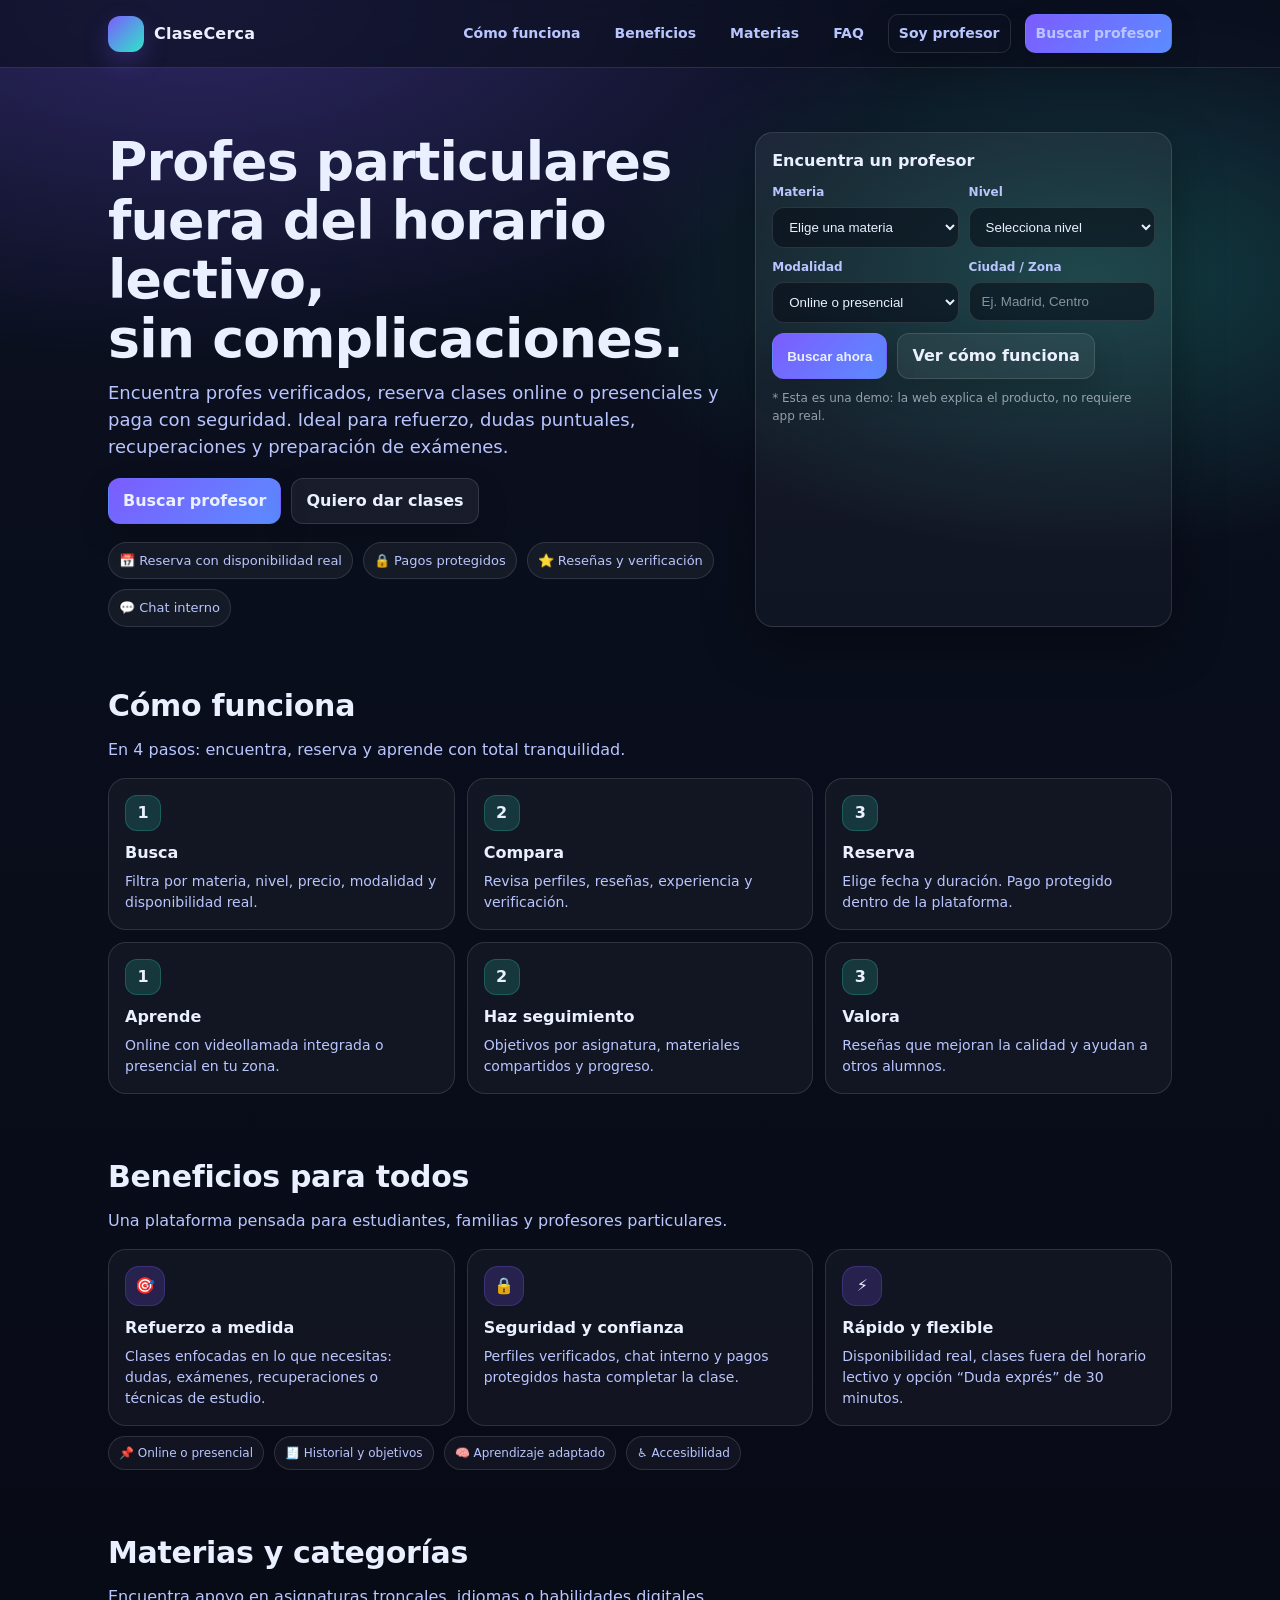
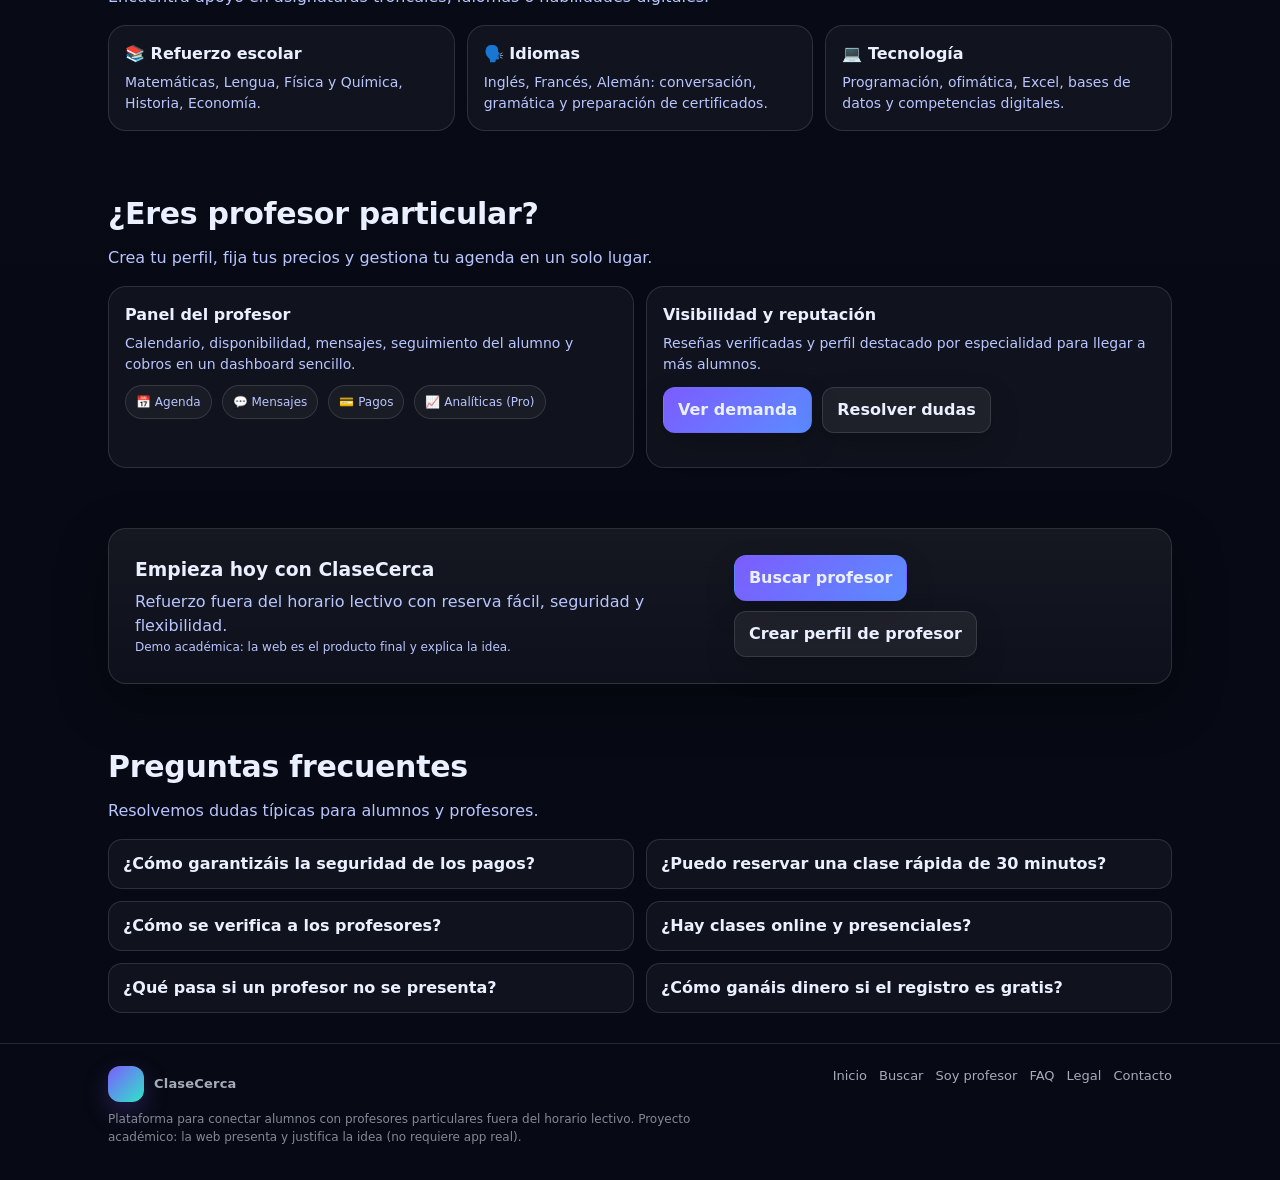
==== index.html @ f67c8286 "Primer commit" ====
<!DOCTYPE html>
<html lang="es">
<head>
  <meta charset="UTF-8" />
  <meta name="viewport" content="width=device-width, initial-scale=1.0" />
  <meta name="description" content="ClaseCerca conecta alumnos con profesores particulares fuera del horario lectivo. Reserva clases online o presenciales con pagos seguros y perfiles verificados." />
  <title>ClaseCerca | Profes particulares fuera del horario lectivo</title>
  <style>
    :root{
      --bg:#0b1020;
      --panel:#101a35;
      --card:#0f1730;
      --text:#eaf0ff;
      --muted:#b9c5ff;
      --line: rgba(255,255,255,.12);
      --accent:#7c5cff;
      --accent2:#2fe6c7;
      --shadow: 0 18px 50px rgba(0,0,0,.35);
      --radius: 18px;
      --max: 1100px;
    }
    *{box-sizing:border-box}
    body{
      margin:0;
      font-family: system-ui, -apple-system, Segoe UI, Roboto, Ubuntu, Cantarell, Arial, sans-serif;
      color:var(--text);
      background:
        radial-gradient(1200px 600px at 15% 0%, rgba(124,92,255,.30), transparent 60%),
        radial-gradient(900px 500px at 85% 10%, rgba(47,230,199,.22), transparent 55%),
        linear-gradient(180deg, var(--bg), #070a14 70%);
      line-height:1.5;
    }
    a{color:inherit; text-decoration:none}
    .container{max-width:var(--max); margin:0 auto; padding:0 18px}
    .nav{
      position:sticky; top:0; z-index:10;
      backdrop-filter: blur(10px);
      background: rgba(11,16,32,.65);
      border-bottom:1px solid var(--line);
    }
    .nav-inner{
      display:flex; align-items:center; justify-content:space-between;
      padding:14px 0;
      gap:12px;
    }
    .brand{
      display:flex; align-items:center; gap:10px;
      font-weight:800; letter-spacing:.2px;
    }
    .logo{
      width:36px; height:36px; border-radius:12px;
      background: linear-gradient(135deg, var(--accent), var(--accent2));
      box-shadow: 0 10px 25px rgba(124,92,255,.25);
    }
    .menu{display:flex; gap:14px; align-items:center; flex-wrap:wrap}
    .menu a{color:var(--muted); font-weight:600; font-size:14px; padding:8px 10px; border-radius:10px}
    .menu a:hover{background: rgba(255,255,255,.06); color:var(--text)}
    .btn{
      display:inline-flex; align-items:center; justify-content:center;
      padding:10px 14px; border-radius:12px;
      border:1px solid var(--line);
      background: rgba(255,255,255,.06);
      color:var(--text); font-weight:700;
      box-shadow: 0 12px 30px rgba(0,0,0,.18);
      transition: transform .15s ease, background .15s ease;
      cursor:pointer;
    }
    .btn:hover{transform: translateY(-1px); background: rgba(255,255,255,.10)}
    .btn.primary{
      border-color: transparent;
      background: linear-gradient(135deg, var(--accent), #5b8cff);
    }
    .btn.primary:hover{filter: brightness(1.05)}
    .btn.ghost{background: transparent}
    .hero{padding:64px 0 26px}
    .hero-grid{
      display:grid;
      grid-template-columns: 1.2fr .8fr;
      gap:22px;
      align-items:stretch;
    }
    h1{
      margin:0 0 10px;
      font-size: clamp(32px, 4.2vw, 54px);
      line-height:1.1;
      letter-spacing:-.8px;
    }
    .sub{
      color: var(--muted);
      font-size: clamp(15px, 1.6vw, 18px);
      margin: 0 0 18px;
      max-width: 60ch;
    }
    .hero-actions{display:flex; gap:10px; flex-wrap:wrap; margin: 14px 0 18px}
    .pill-row{display:flex; gap:10px; flex-wrap:wrap}
    .pill{
      border:1px solid var(--line);
      background: rgba(255,255,255,.05);
      padding:8px 10px;
      border-radius:999px;
      color:var(--muted);
      font-size:13px;
    }
    .panel{
      background: linear-gradient(180deg, rgba(255,255,255,.06), rgba(255,255,255,.03));
      border: 1px solid var(--line);
      border-radius: var(--radius);
      box-shadow: var(--shadow);
    }
    .search-box{padding:16px}
    .search-box h3{margin:0 0 10px; font-size:16px}
    .form-grid{
      display:grid;
      grid-template-columns: 1fr 1fr;
      gap:10px;
    }
    label{font-size:12px; color:var(--muted); display:block; margin-bottom:6px; font-weight:700}
    input, select{
      width:100%;
      padding:11px 12px;
      border-radius:12px;
      border:1px solid var(--line);
      background: rgba(7,10,20,.55);
      color: var(--text);
      outline:none;
    }
    input::placeholder{color: rgba(234,240,255,.55)}
    .form-actions{
      display:flex; gap:10px; margin-top:10px; flex-wrap:wrap
    }
    .hint{font-size:12px; color:rgba(234,240,255,.60); margin-top:10px}
    .section{padding:30px 0}
    .section h2{
      font-size: clamp(22px, 2.6vw, 30px);
      margin:0 0 10px;
      letter-spacing:-.3px;
    }
    .section p.lead{
      margin:0 0 16px;
      color:var(--muted);
      max-width: 75ch;
    }
    .grid-3{display:grid; grid-template-columns: repeat(3, 1fr); gap:12px}
    .card{
      padding:16px;
      border-radius: var(--radius);
      background: rgba(255,255,255,.04);
      border:1px solid var(--line);
    }
    .card h3{margin:0 0 6px; font-size:16px}
    .card p{margin:0; color:var(--muted); font-size:14px}
    .icon{
      width:40px; height:40px; border-radius:14px;
      display:grid; place-items:center;
      background: rgba(124,92,255,.20);
      border: 1px solid rgba(124,92,255,.25);
      margin-bottom:10px;
      font-weight:900;
    }
    .grid-2{display:grid; grid-template-columns: 1fr 1fr; gap:12px}
    .steps{counter-reset: step}
    .step::before{
      counter-increment: step;
      content: counter(step);
      width:34px; height:34px; border-radius:12px;
      display:grid; place-items:center;
      background: rgba(47,230,199,.16);
      border:1px solid rgba(47,230,199,.22);
      font-weight:900;
      margin-bottom:10px;
    }
    .badges{display:flex; gap:10px; flex-wrap:wrap; margin-top:10px}
    .badge{
      font-size:12px; color:var(--muted);
      border:1px solid var(--line);
      border-radius:999px;
      padding:7px 10px;
      background: rgba(255,255,255,.04);
    }
    details{
      border:1px solid var(--line);
      border-radius: 14px;
      background: rgba(255,255,255,.04);
      padding: 12px 14px;
    }
    summary{
      cursor:pointer;
      font-weight:800;
      color: var(--text);
      list-style:none;
    }
    summary::-webkit-details-marker{display:none}
    details p{color:var(--muted); margin:10px 0 0}
    .cta{
      padding:26px;
      display:flex;
      align-items:center;
      justify-content:space-between;
      gap:14px;
    }
    .cta h3{margin:0 0 6px}
    .cta p{margin:0; color:var(--muted)}
    footer{
      border-top:1px solid var(--line);
      padding:22px 0 34px;
      color: rgba(234,240,255,.70);
      font-size: 13px;
    }
    .footer-grid{
      display:grid;
      grid-template-columns: 1.2fr .8fr;
      gap:14px;
      align-items:start;
    }
    .links{display:flex; gap:12px; flex-wrap:wrap; justify-content:flex-end}
    .links a{color: rgba(234,240,255,.70)}
    .links a:hover{color: var(--text)}
    .small{font-size:12px; color:rgba(234,240,255,.55)}

    /* Responsive */
    @media (max-width: 880px){
      .hero-grid{grid-template-columns: 1fr; }
      .form-grid{grid-template-columns: 1fr}
      .grid-3{grid-template-columns: 1fr}
      .grid-2{grid-template-columns: 1fr}
      .footer-grid{grid-template-columns: 1fr}
      .links{justify-content:flex-start}
    }
  </style>
</head>
<body>

  <!-- NAV -->
  <div class="nav">
    <div class="container">
      <div class="nav-inner">
        <a class="brand" href="#inicio" aria-label="Ir al inicio">
          <span class="logo" aria-hidden="true"></span>
          <span>ClaseCerca</span>
        </a>
        <nav class="menu" aria-label="Navegación principal">
          <a href="#como-funciona">Cómo funciona</a>
          <a href="#beneficios">Beneficios</a>
          <a href="#materias">Materias</a>
          <a href="#faq">FAQ</a>
          <a class="btn ghost" href="#profes">Soy profesor</a>
          <a class="btn primary" href="#buscar">Buscar profesor</a>
        </nav>
      </div>
    </div>
  </div>

  <!-- HERO -->
  <header class="hero" id="inicio">
    <div class="container">
      <div class="hero-grid">
        <div>
          <h1>Profes particulares fuera del horario lectivo, <br/>sin complicaciones.</h1>
          <p class="sub">
            Encuentra profes verificados, reserva clases online o presenciales y paga con seguridad.
            Ideal para refuerzo, dudas puntuales, recuperaciones y preparación de exámenes.
          </p>

          <div class="hero-actions">
            <a class="btn primary" href="#buscar">Buscar profesor</a>
            <a class="btn" href="#profes">Quiero dar clases</a>
          </div>

          <div class="pill-row" aria-label="Características principales">
            <span class="pill">📅 Reserva con disponibilidad real</span>
            <span class="pill">🔒 Pagos protegidos</span>
            <span class="pill">⭐ Reseñas y verificación</span>
            <span class="pill">💬 Chat interno</span>
          </div>
        </div>

        <!-- Search panel -->
        <aside class="panel search-box" id="buscar">
          <h3>Encuentra un profesor</h3>
          <form onsubmit="event.preventDefault(); alert('Demo: aquí iría la búsqueda de profesores.');">
            <div class="form-grid">
              <div>
                <label for="materia">Materia</label>
                <select id="materia" name="materia" required>
                  <option value="" selected disabled>Elige una materia</option>
                  <option>Matemáticas</option>
                  <option>Inglés</option>
                  <option>Lengua</option>
                  <option>Física y Química</option>
                  <option>Programación</option>
                  <option>Economía</option>
                </select>
              </div>
              <div>
                <label for="nivel">Nivel</label>
                <select id="nivel" name="nivel" required>
                  <option value="" selected disabled>Selecciona nivel</option>
                  <option>Primaria</option>
                  <option>ESO</option>
                  <option>Bachillerato</option>
                  <option>FP</option>
                  <option>Universidad</option>
                  <option>Adultos</option>
                </select>
              </div>
              <div>
                <label for="modalidad">Modalidad</label>
                <select id="modalidad" name="modalidad" required>
                  <option value="" selected disabled>Online o presencial</option>
                  <option>Online</option>
                  <option>Presencial</option>
                  <option>Ambas</option>
                </select>
              </div>
              <div>
                <label for="ciudad">Ciudad / Zona</label>
                <input id="ciudad" name="ciudad" placeholder="Ej. Madrid, Centro" />
              </div>
            </div>

            <div class="form-actions">
              <button class="btn primary" type="submit">Buscar ahora</button>
              <a class="btn" href="#como-funciona">Ver cómo funciona</a>
            </div>
            <p class="hint">* Esta es una demo: la web explica el producto, no requiere app real.</p>
          </form>
        </aside>
      </div>
    </div>
  </header>

  <!-- HOW IT WORKS -->
  <section class="section" id="como-funciona">
    <div class="container">
      <h2>Cómo funciona</h2>
      <p class="lead">En 4 pasos: encuentra, reserva y aprende con total tranquilidad.</p>

      <div class="grid-3 steps">
        <div class="card step">
          <h3>Busca</h3>
          <p>Filtra por materia, nivel, precio, modalidad y disponibilidad real.</p>
        </div>
        <div class="card step">
          <h3>Compara</h3>
          <p>Revisa perfiles, reseñas, experiencia y verificación.</p>
        </div>
        <div class="card step">
          <h3>Reserva</h3>
          <p>Elige fecha y duración. Pago protegido dentro de la plataforma.</p>
        </div>
      </div>

      <div class="grid-3 steps" style="margin-top:12px;">
        <div class="card step">
          <h3>Aprende</h3>
          <p>Online con videollamada integrada o presencial en tu zona.</p>
        </div>
        <div class="card step">
          <h3>Haz seguimiento</h3>
          <p>Objetivos por asignatura, materiales compartidos y progreso.</p>
        </div>
        <div class="card step">
          <h3>Valora</h3>
          <p>Reseñas que mejoran la calidad y ayudan a otros alumnos.</p>
        </div>
      </div>
    </div>
  </section>

  <!-- BENEFITS -->
  <section class="section" id="beneficios">
    <div class="container">
      <h2>Beneficios para todos</h2>
      <p class="lead">Una plataforma pensada para estudiantes, familias y profesores particulares.</p>

      <div class="grid-3">
        <div class="card">
          <div class="icon">🎯</div>
          <h3>Refuerzo a medida</h3>
          <p>Clases enfocadas en lo que necesitas: dudas, exámenes, recuperaciones o técnicas de estudio.</p>
        </div>
        <div class="card">
          <div class="icon">🔒</div>
          <h3>Seguridad y confianza</h3>
          <p>Perfiles verificados, chat interno y pagos protegidos hasta completar la clase.</p>
        </div>
        <div class="card">
          <div class="icon">⚡</div>
          <h3>Rápido y flexible</h3>
          <p>Disponibilidad real, clases fuera del horario lectivo y opción “Duda exprés” de 30 minutos.</p>
        </div>
      </div>

      <div class="badges" aria-label="Características">
        <span class="badge">📌 Online o presencial</span>
        <span class="badge">🧾 Historial y objetivos</span>
        <span class="badge">🧠 Aprendizaje adaptado</span>
        <span class="badge">♿ Accesibilidad</span>
      </div>
    </div>
  </section>

  <!-- SUBJECTS -->
  <section class="section" id="materias">
    <div class="container">
      <h2>Materias y categorías</h2>
      <p class="lead">Encuentra apoyo en asignaturas troncales, idiomas o habilidades digitales.</p>

      <div class="grid-3">
        <div class="card">
          <h3>📚 Refuerzo escolar</h3>
          <p>Matemáticas, Lengua, Física y Química, Historia, Economía.</p>
        </div>
        <div class="card">
          <h3>🗣️ Idiomas</h3>
          <p>Inglés, Francés, Alemán: conversación, gramática y preparación de certificados.</p>
        </div>
        <div class="card">
          <h3>💻 Tecnología</h3>
          <p>Programación, ofimática, Excel, bases de datos y competencias digitales.</p>
        </div>
      </div>
    </div>
  </section>

  <!-- PROFESSORS -->
  <section class="section" id="profes">
    <div class="container">
      <h2>¿Eres profesor particular?</h2>
      <p class="lead">Crea tu perfil, fija tus precios y gestiona tu agenda en un solo lugar.</p>

      <div class="grid-2">
        <div class="card">
          <h3>Panel del profesor</h3>
          <p>Calendario, disponibilidad, mensajes, seguimiento del alumno y cobros en un dashboard sencillo.</p>
          <div class="badges">
            <span class="badge">📅 Agenda</span>
            <span class="badge">💬 Mensajes</span>
            <span class="badge">💳 Pagos</span>
            <span class="badge">📈 Analíticas (Pro)</span>
          </div>
        </div>
        <div class="card">
          <h3>Visibilidad y reputación</h3>
          <p>Reseñas verificadas y perfil destacado por especialidad para llegar a más alumnos.</p>
          <div class="hero-actions" style="margin-top:12px;">
            <a class="btn primary" href="#buscar" aria-label="Ir al buscador">Ver demanda</a>
            <a class="btn" href="#faq" aria-label="Ir a preguntas frecuentes">Resolver dudas</a>
          </div>
        </div>
      </div>
    </div>
  </section>

  <!-- CTA -->
  <section class="section">
    <div class="container">
      <div class="panel cta">
        <div>
          <h3>Empieza hoy con ClaseCerca</h3>
          <p>Refuerzo fuera del horario lectivo con reserva fácil, seguridad y flexibilidad.</p>
          <p class="small">Demo académica: la web es el producto final y explica la idea.</p>
        </div>
        <div class="hero-actions" style="margin:0;">
          <a class="btn primary" href="#buscar">Buscar profesor</a>
          <a class="btn" href="#profes">Crear perfil de profesor</a>
        </div>
      </div>
    </div>
  </section>

  <!-- FAQ -->
  <section class="section" id="faq">
    <div class="container">
      <h2>Preguntas frecuentes</h2>
      <p class="lead">Resolvemos dudas típicas para alumnos y profesores.</p>

      <div class="grid-2">
        <details>
          <summary>¿Cómo garantizáis la seguridad de los pagos?</summary>
          <p>El pago queda protegido y se libera al profesor cuando la clase se completa. En caso de incidencia, el soporte revisa la situación.</p>
        </details>

        <details>
          <summary>¿Puedo reservar una clase rápida de 30 minutos?</summary>
          <p>Sí. La opción “Duda exprés” sirve para resolver ejercicios concretos o repasar un tema de forma puntual.</p>
        </details>

        <details>
          <summary>¿Cómo se verifica a los profesores?</summary>
          <p>Verificación de identidad y revisión de información del perfil. Además, las reseñas de alumnos ayudan a mantener la calidad.</p>
        </details>

        <details>
          <summary>¿Hay clases online y presenciales?</summary>
          <p>Ambas. Online con videollamada integrada; presencial según zona y disponibilidad del profesor.</p>
        </details>

        <details>
          <summary>¿Qué pasa si un profesor no se presenta?</summary>
          <p>Se activa un protocolo de incidencia: reembolso o reprogramación prioritaria, según el caso.</p>
        </details>

        <details>
          <summary>¿Cómo ganáis dinero si el registro es gratis?</summary>
          <p>Con una pequeña comisión por clase reservada y, opcionalmente, planes Pro para profesores que quieren más visibilidad y herramientas.</p>
        </details>
      </div>
    </div>
  </section>

  <!-- FOOTER -->
  <footer>
    <div class="container">
      <div class="footer-grid">
        <div>
          <div class="brand" style="margin-bottom:8px;">
            <span class="logo" aria-hidden="true"></span>
            <span>ClaseCerca</span>
          </div>
          <div class="small">
            Plataforma para conectar alumnos con profesores particulares fuera del horario lectivo.
            Proyecto académico: la web presenta y justifica la idea (no requiere app real).
          </div>
        </div>
        <div class="links" aria-label="Enlaces del pie">
          <a href="#inicio">Inicio</a>
          <a href="#buscar">Buscar</a>
          <a href="#profes">Soy profesor</a>
          <a href="#faq">FAQ</a>
          <a href="#" onclick="alert('Demo: aquí irían Términos y Privacidad.'); return false;">Legal</a>
          <a href="#" onclick="alert('Demo: aquí iría un formulario de contacto.'); return false;">Contacto</a>
        </div>
      </div>
    </div>
  </footer>

</body>
</html>
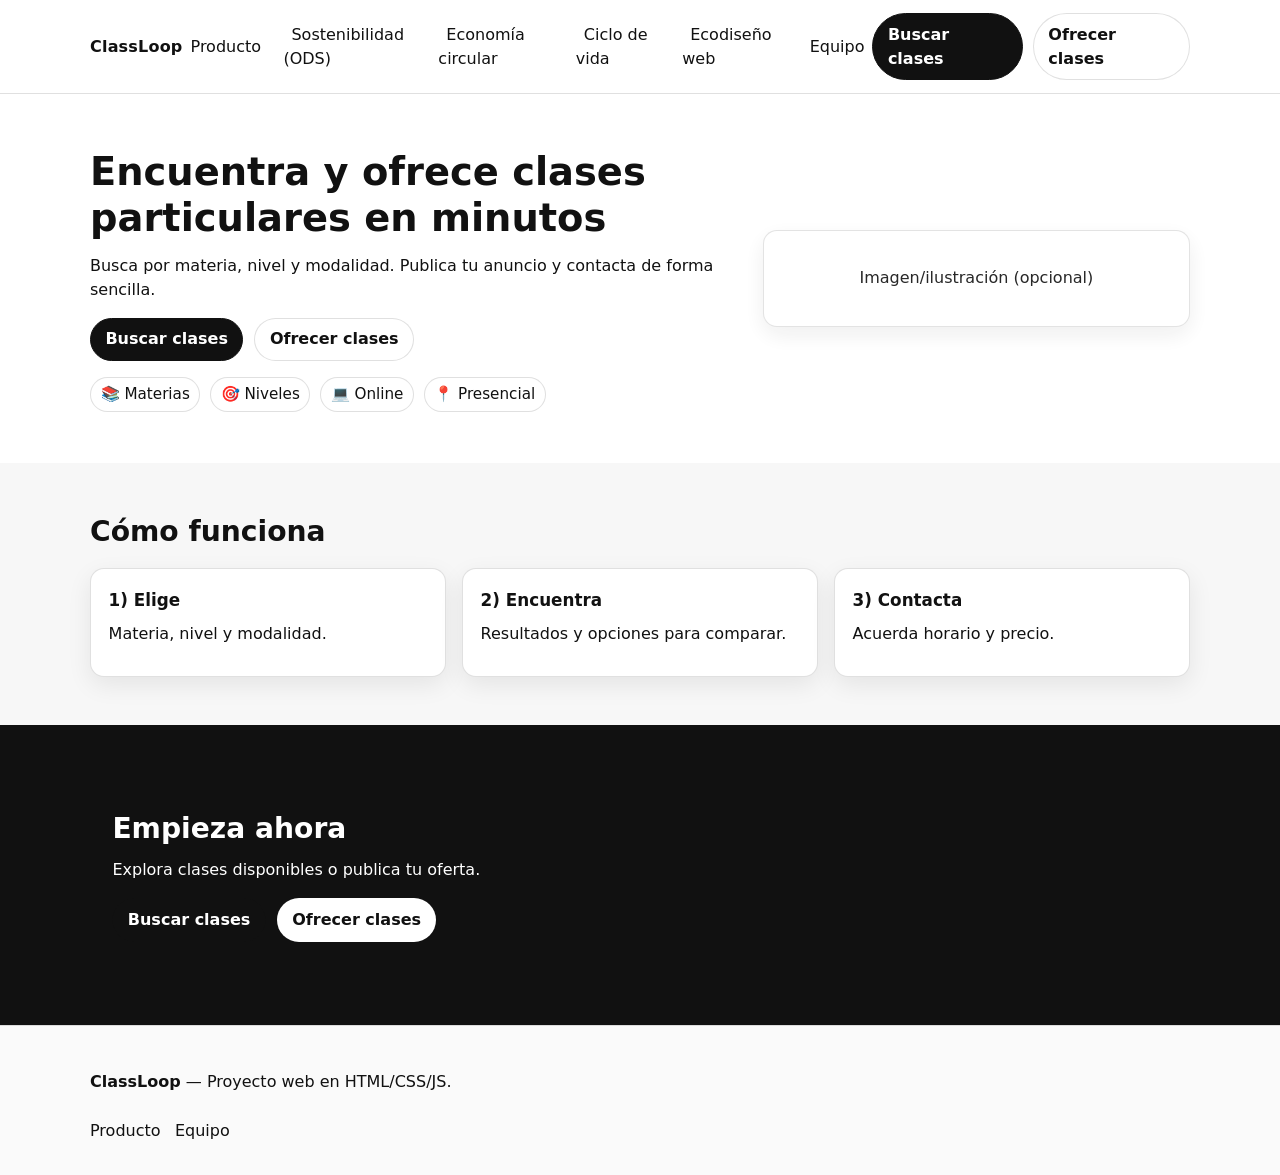
==== commit 9ebb96f5: "Primer Commit" ====
--- a/index.html
+++ b/index.html
@@ -1,539 +1,118 @@
-<!DOCTYPE html>
+<!doctype html>
 <html lang="es">
 <head>
-  <meta charset="UTF-8" />
-  <meta name="viewport" content="width=device-width, initial-scale=1.0" />
-  <meta name="description" content="ClaseCerca conecta alumnos con profesores particulares fuera del horario lectivo. Reserva clases online o presenciales con pagos seguros y perfiles verificados." />
-  <title>ClaseCerca | Profes particulares fuera del horario lectivo</title>
-  <style>
-    :root{
-      --bg:#0b1020;
-      --panel:#101a35;
-      --card:#0f1730;
-      --text:#eaf0ff;
-      --muted:#b9c5ff;
-      --line: rgba(255,255,255,.12);
-      --accent:#7c5cff;
-      --accent2:#2fe6c7;
-      --shadow: 0 18px 50px rgba(0,0,0,.35);
-      --radius: 18px;
-      --max: 1100px;
-    }
-    *{box-sizing:border-box}
-    body{
-      margin:0;
-      font-family: system-ui, -apple-system, Segoe UI, Roboto, Ubuntu, Cantarell, Arial, sans-serif;
-      color:var(--text);
-      background:
-        radial-gradient(1200px 600px at 15% 0%, rgba(124,92,255,.30), transparent 60%),
-        radial-gradient(900px 500px at 85% 10%, rgba(47,230,199,.22), transparent 55%),
-        linear-gradient(180deg, var(--bg), #070a14 70%);
-      line-height:1.5;
-    }
-    a{color:inherit; text-decoration:none}
-    .container{max-width:var(--max); margin:0 auto; padding:0 18px}
-    .nav{
-      position:sticky; top:0; z-index:10;
-      backdrop-filter: blur(10px);
-      background: rgba(11,16,32,.65);
-      border-bottom:1px solid var(--line);
-    }
-    .nav-inner{
-      display:flex; align-items:center; justify-content:space-between;
-      padding:14px 0;
-      gap:12px;
-    }
-    .brand{
-      display:flex; align-items:center; gap:10px;
-      font-weight:800; letter-spacing:.2px;
-    }
-    .logo{
-      width:36px; height:36px; border-radius:12px;
-      background: linear-gradient(135deg, var(--accent), var(--accent2));
-      box-shadow: 0 10px 25px rgba(124,92,255,.25);
-    }
-    .menu{display:flex; gap:14px; align-items:center; flex-wrap:wrap}
-    .menu a{color:var(--muted); font-weight:600; font-size:14px; padding:8px 10px; border-radius:10px}
-    .menu a:hover{background: rgba(255,255,255,.06); color:var(--text)}
-    .btn{
-      display:inline-flex; align-items:center; justify-content:center;
-      padding:10px 14px; border-radius:12px;
-      border:1px solid var(--line);
-      background: rgba(255,255,255,.06);
-      color:var(--text); font-weight:700;
-      box-shadow: 0 12px 30px rgba(0,0,0,.18);
-      transition: transform .15s ease, background .15s ease;
-      cursor:pointer;
-    }
-    .btn:hover{transform: translateY(-1px); background: rgba(255,255,255,.10)}
-    .btn.primary{
-      border-color: transparent;
-      background: linear-gradient(135deg, var(--accent), #5b8cff);
-    }
-    .btn.primary:hover{filter: brightness(1.05)}
-    .btn.ghost{background: transparent}
-    .hero{padding:64px 0 26px}
-    .hero-grid{
-      display:grid;
-      grid-template-columns: 1.2fr .8fr;
-      gap:22px;
-      align-items:stretch;
-    }
-    h1{
-      margin:0 0 10px;
-      font-size: clamp(32px, 4.2vw, 54px);
-      line-height:1.1;
-      letter-spacing:-.8px;
-    }
-    .sub{
-      color: var(--muted);
-      font-size: clamp(15px, 1.6vw, 18px);
-      margin: 0 0 18px;
-      max-width: 60ch;
-    }
-    .hero-actions{display:flex; gap:10px; flex-wrap:wrap; margin: 14px 0 18px}
-    .pill-row{display:flex; gap:10px; flex-wrap:wrap}
-    .pill{
-      border:1px solid var(--line);
-      background: rgba(255,255,255,.05);
-      padding:8px 10px;
-      border-radius:999px;
-      color:var(--muted);
-      font-size:13px;
-    }
-    .panel{
-      background: linear-gradient(180deg, rgba(255,255,255,.06), rgba(255,255,255,.03));
-      border: 1px solid var(--line);
-      border-radius: var(--radius);
-      box-shadow: var(--shadow);
-    }
-    .search-box{padding:16px}
-    .search-box h3{margin:0 0 10px; font-size:16px}
-    .form-grid{
-      display:grid;
-      grid-template-columns: 1fr 1fr;
-      gap:10px;
-    }
-    label{font-size:12px; color:var(--muted); display:block; margin-bottom:6px; font-weight:700}
-    input, select{
-      width:100%;
-      padding:11px 12px;
-      border-radius:12px;
-      border:1px solid var(--line);
-      background: rgba(7,10,20,.55);
-      color: var(--text);
-      outline:none;
-    }
-    input::placeholder{color: rgba(234,240,255,.55)}
-    .form-actions{
-      display:flex; gap:10px; margin-top:10px; flex-wrap:wrap
-    }
-    .hint{font-size:12px; color:rgba(234,240,255,.60); margin-top:10px}
-    .section{padding:30px 0}
-    .section h2{
-      font-size: clamp(22px, 2.6vw, 30px);
-      margin:0 0 10px;
-      letter-spacing:-.3px;
-    }
-    .section p.lead{
-      margin:0 0 16px;
-      color:var(--muted);
-      max-width: 75ch;
-    }
-    .grid-3{display:grid; grid-template-columns: repeat(3, 1fr); gap:12px}
-    .card{
-      padding:16px;
-      border-radius: var(--radius);
-      background: rgba(255,255,255,.04);
-      border:1px solid var(--line);
-    }
-    .card h3{margin:0 0 6px; font-size:16px}
-    .card p{margin:0; color:var(--muted); font-size:14px}
-    .icon{
-      width:40px; height:40px; border-radius:14px;
-      display:grid; place-items:center;
-      background: rgba(124,92,255,.20);
-      border: 1px solid rgba(124,92,255,.25);
-      margin-bottom:10px;
-      font-weight:900;
-    }
-    .grid-2{display:grid; grid-template-columns: 1fr 1fr; gap:12px}
-    .steps{counter-reset: step}
-    .step::before{
-      counter-increment: step;
-      content: counter(step);
-      width:34px; height:34px; border-radius:12px;
-      display:grid; place-items:center;
-      background: rgba(47,230,199,.16);
-      border:1px solid rgba(47,230,199,.22);
-      font-weight:900;
-      margin-bottom:10px;
-    }
-    .badges{display:flex; gap:10px; flex-wrap:wrap; margin-top:10px}
-    .badge{
-      font-size:12px; color:var(--muted);
-      border:1px solid var(--line);
-      border-radius:999px;
-      padding:7px 10px;
-      background: rgba(255,255,255,.04);
-    }
-    details{
-      border:1px solid var(--line);
-      border-radius: 14px;
-      background: rgba(255,255,255,.04);
-      padding: 12px 14px;
-    }
-    summary{
-      cursor:pointer;
-      font-weight:800;
-      color: var(--text);
-      list-style:none;
-    }
-    summary::-webkit-details-marker{display:none}
-    details p{color:var(--muted); margin:10px 0 0}
-    .cta{
-      padding:26px;
-      display:flex;
-      align-items:center;
-      justify-content:space-between;
-      gap:14px;
-    }
-    .cta h3{margin:0 0 6px}
-    .cta p{margin:0; color:var(--muted)}
-    footer{
-      border-top:1px solid var(--line);
-      padding:22px 0 34px;
-      color: rgba(234,240,255,.70);
-      font-size: 13px;
-    }
-    .footer-grid{
-      display:grid;
-      grid-template-columns: 1.2fr .8fr;
-      gap:14px;
-      align-items:start;
-    }
-    .links{display:flex; gap:12px; flex-wrap:wrap; justify-content:flex-end}
-    .links a{color: rgba(234,240,255,.70)}
-    .links a:hover{color: var(--text)}
-    .small{font-size:12px; color:rgba(234,240,255,.55)}
+  <meta charset="utf-8" />
+  <meta name="viewport" content="width=device-width, initial-scale=1" />
+  <meta name="description" content="Plataforma para buscar y ofrecer clases particulares." />
+  <title>ClassLoop | Clases particulares</title>
+  <link rel="stylesheet" href="style.css" />
+</head>
 
-    /* Responsive */
-    @media (max-width: 880px){
-      .hero-grid{grid-template-columns: 1fr; }
-      .form-grid{grid-template-columns: 1fr}
-      .grid-3{grid-template-columns: 1fr}
-      .grid-2{grid-template-columns: 1fr}
-      .footer-grid{grid-template-columns: 1fr}
-      .links{justify-content:flex-start}
-    }
-  </style>
-</head>
 <body>
+  <a class="skip-link" href="#contenido">Saltar al contenido</a>
 
-  <!-- NAV -->
-  <div class="nav">
-    <div class="container">
-      <div class="nav-inner">
-        <a class="brand" href="#inicio" aria-label="Ir al inicio">
-          <span class="logo" aria-hidden="true"></span>
-          <span>ClaseCerca</span>
-        </a>
-        <nav class="menu" aria-label="Navegación principal">
-          <a href="#como-funciona">Cómo funciona</a>
-          <a href="#beneficios">Beneficios</a>
-          <a href="#materias">Materias</a>
-          <a href="#faq">FAQ</a>
-          <a class="btn ghost" href="#profes">Soy profesor</a>
-          <a class="btn primary" href="#buscar">Buscar profesor</a>
-        </nav>
-      </div>
-    </div>
-  </div>
+  <header class="site-header">
+    <div class="container header-inner">
+      <a class="brand" href="index.html" aria-label="Ir a inicio">
+        <span class="brand-name">ClassLoop</span>
+      </a>
 
-  <!-- HERO -->
-  <header class="hero" id="inicio">
-    <div class="container">
-      <div class="hero-grid">
-        <div>
-          <h1>Profes particulares fuera del horario lectivo, <br/>sin complicaciones.</h1>
-          <p class="sub">
-            Encuentra profes verificados, reserva clases online o presenciales y paga con seguridad.
-            Ideal para refuerzo, dudas puntuales, recuperaciones y preparación de exámenes.
-          </p>
+      <nav class="nav" aria-label="Navegación principal">
+        <button class="nav-toggle" type="button" aria-expanded="false" aria-controls="menu">
+          Menú
+        </button>
 
-          <div class="hero-actions">
-            <a class="btn primary" href="#buscar">Buscar profesor</a>
-            <a class="btn" href="#profes">Quiero dar clases</a>
-          </div>
+        <ul id="menu" class="nav-list">
+          <li><a href="pages/producto.html">Producto</a></li>
+          <li><a href="pages/sostenibilidad.html">Sostenibilidad (ODS)</a></li>
+          <li><a href="pages/economia-circular.html">Economía circular</a></li>
+          <li><a href="pages/ciclo-vida.html">Ciclo de vida</a></li>
+          <li><a href="pages/ecodiseno-web.html">Ecodiseño web</a></li>
+          <li><a href="pages/equipo.html">Equipo</a></li>
+        </ul>
+      </nav>
 
-          <div class="pill-row" aria-label="Características principales">
-            <span class="pill">📅 Reserva con disponibilidad real</span>
-            <span class="pill">🔒 Pagos protegidos</span>
-            <span class="pill">⭐ Reseñas y verificación</span>
-            <span class="pill">💬 Chat interno</span>
-          </div>
-        </div>
-
-        <!-- Search panel -->
-        <aside class="panel search-box" id="buscar">
-          <h3>Encuentra un profesor</h3>
-          <form onsubmit="event.preventDefault(); alert('Demo: aquí iría la búsqueda de profesores.');">
-            <div class="form-grid">
-              <div>
-                <label for="materia">Materia</label>
-                <select id="materia" name="materia" required>
-                  <option value="" selected disabled>Elige una materia</option>
-                  <option>Matemáticas</option>
-                  <option>Inglés</option>
-                  <option>Lengua</option>
-                  <option>Física y Química</option>
-                  <option>Programación</option>
-                  <option>Economía</option>
-                </select>
-              </div>
-              <div>
-                <label for="nivel">Nivel</label>
-                <select id="nivel" name="nivel" required>
-                  <option value="" selected disabled>Selecciona nivel</option>
-                  <option>Primaria</option>
-                  <option>ESO</option>
-                  <option>Bachillerato</option>
-                  <option>FP</option>
-                  <option>Universidad</option>
-                  <option>Adultos</option>
-                </select>
-              </div>
-              <div>
-                <label for="modalidad">Modalidad</label>
-                <select id="modalidad" name="modalidad" required>
-                  <option value="" selected disabled>Online o presencial</option>
-                  <option>Online</option>
-                  <option>Presencial</option>
-                  <option>Ambas</option>
-                </select>
-              </div>
-              <div>
-                <label for="ciudad">Ciudad / Zona</label>
-                <input id="ciudad" name="ciudad" placeholder="Ej. Madrid, Centro" />
-              </div>
-            </div>
-
-            <div class="form-actions">
-              <button class="btn primary" type="submit">Buscar ahora</button>
-              <a class="btn" href="#como-funciona">Ver cómo funciona</a>
-            </div>
-            <p class="hint">* Esta es una demo: la web explica el producto, no requiere app real.</p>
-          </form>
-        </aside>
+      <div class="header-cta">
+        <a class="btn btn-primary" href="pages/producto.html#buscador">Buscar clases</a>
+        <a class="btn btn-secondary" href="pages/producto.html#ofrecer">Ofrecer clases</a>
       </div>
     </div>
   </header>
 
-  <!-- HOW IT WORKS -->
-  <section class="section" id="como-funciona">
-    <div class="container">
-      <h2>Cómo funciona</h2>
-      <p class="lead">En 4 pasos: encuentra, reserva y aprende con total tranquilidad.</p>
+  <main id="contenido">
+    <!-- HERO -->
+    <section class="hero">
+      <div class="container hero-inner">
+        <div class="hero-text">
+          <h1>Encuentra y ofrece clases particulares en minutos</h1>
+          <p>
+            Busca por materia, nivel y modalidad. Publica tu anuncio y contacta de forma sencilla.
+          </p>
 
-      <div class="grid-3 steps">
-        <div class="card step">
-          <h3>Busca</h3>
-          <p>Filtra por materia, nivel, precio, modalidad y disponibilidad real.</p>
+          <div class="hero-actions">
+            <a class="btn btn-primary" href="pages/producto.html#buscador">Buscar clases</a>
+            <a class="btn btn-secondary" href="pages/producto.html#ofrecer">Ofrecer clases</a>
+          </div>
+
+          <ul class="hero-badges" aria-label="Características principales">
+            <li>📚 Materias</li>
+            <li>🎯 Niveles</li>
+            <li>💻 Online</li>
+            <li>📍 Presencial</li>
+          </ul>
         </div>
-        <div class="card step">
-          <h3>Compara</h3>
-          <p>Revisa perfiles, reseñas, experiencia y verificación.</p>
-        </div>
-        <div class="card step">
-          <h3>Reserva</h3>
-          <p>Elige fecha y duración. Pago protegido dentro de la plataforma.</p>
+
+        <div class="hero-media" aria-hidden="true">
+          <div class="placeholder-media">Imagen/ilustración (opcional)</div>
         </div>
       </div>
+    </section>
 
-      <div class="grid-3 steps" style="margin-top:12px;">
-        <div class="card step">
-          <h3>Aprende</h3>
-          <p>Online con videollamada integrada o presencial en tu zona.</p>
-        </div>
-        <div class="card step">
-          <h3>Haz seguimiento</h3>
-          <p>Objetivos por asignatura, materiales compartidos y progreso.</p>
-        </div>
-        <div class="card step">
-          <h3>Valora</h3>
-          <p>Reseñas que mejoran la calidad y ayudan a otros alumnos.</p>
+    <!-- CÓMO FUNCIONA (muy breve) -->
+    <section class="section section-alt">
+      <div class="container">
+        <h2>Cómo funciona</h2>
+
+        <ol class="steps">
+          <li class="step">
+            <h3>1) Elige</h3>
+            <p>Materia, nivel y modalidad.</p>
+          </li>
+          <li class="step">
+            <h3>2) Encuentra</h3>
+            <p>Resultados y opciones para comparar.</p>
+          </li>
+          <li class="step">
+            <h3>3) Contacta</h3>
+            <p>Acuerda horario y precio.</p>
+          </li>
+        </ol>
+      </div>
+    </section>
+
+    <!-- CTA FINAL -->
+    <section class="section cta">
+      <div class="container cta-inner">
+        <h2>Empieza ahora</h2>
+        <p>Explora clases disponibles o publica tu oferta.</p>
+        <div class="cta-actions">
+          <a class="btn btn-primary" href="pages/producto.html#buscador">Buscar clases</a>
+          <a class="btn btn-secondary" href="pages/producto.html#ofrecer">Ofrecer clases</a>
         </div>
       </div>
-    </div>
-  </section>
+    </section>
+  </main>
 
-  <!-- BENEFITS -->
-  <section class="section" id="beneficios">
-    <div class="container">
-      <h2>Beneficios para todos</h2>
-      <p class="lead">Una plataforma pensada para estudiantes, familias y profesores particulares.</p>
-
-      <div class="grid-3">
-        <div class="card">
-          <div class="icon">🎯</div>
-          <h3>Refuerzo a medida</h3>
-          <p>Clases enfocadas en lo que necesitas: dudas, exámenes, recuperaciones o técnicas de estudio.</p>
-        </div>
-        <div class="card">
-          <div class="icon">🔒</div>
-          <h3>Seguridad y confianza</h3>
-          <p>Perfiles verificados, chat interno y pagos protegidos hasta completar la clase.</p>
-        </div>
-        <div class="card">
-          <div class="icon">⚡</div>
-          <h3>Rápido y flexible</h3>
-          <p>Disponibilidad real, clases fuera del horario lectivo y opción “Duda exprés” de 30 minutos.</p>
-        </div>
-      </div>
-
-      <div class="badges" aria-label="Características">
-        <span class="badge">📌 Online o presencial</span>
-        <span class="badge">🧾 Historial y objetivos</span>
-        <span class="badge">🧠 Aprendizaje adaptado</span>
-        <span class="badge">♿ Accesibilidad</span>
-      </div>
-    </div>
-  </section>
-
-  <!-- SUBJECTS -->
-  <section class="section" id="materias">
-    <div class="container">
-      <h2>Materias y categorías</h2>
-      <p class="lead">Encuentra apoyo en asignaturas troncales, idiomas o habilidades digitales.</p>
-
-      <div class="grid-3">
-        <div class="card">
-          <h3>📚 Refuerzo escolar</h3>
-          <p>Matemáticas, Lengua, Física y Química, Historia, Economía.</p>
-        </div>
-        <div class="card">
-          <h3>🗣️ Idiomas</h3>
-          <p>Inglés, Francés, Alemán: conversación, gramática y preparación de certificados.</p>
-        </div>
-        <div class="card">
-          <h3>💻 Tecnología</h3>
-          <p>Programación, ofimática, Excel, bases de datos y competencias digitales.</p>
-        </div>
-      </div>
-    </div>
-  </section>
-
-  <!-- PROFESSORS -->
-  <section class="section" id="profes">
-    <div class="container">
-      <h2>¿Eres profesor particular?</h2>
-      <p class="lead">Crea tu perfil, fija tus precios y gestiona tu agenda en un solo lugar.</p>
-
-      <div class="grid-2">
-        <div class="card">
-          <h3>Panel del profesor</h3>
-          <p>Calendario, disponibilidad, mensajes, seguimiento del alumno y cobros en un dashboard sencillo.</p>
-          <div class="badges">
-            <span class="badge">📅 Agenda</span>
-            <span class="badge">💬 Mensajes</span>
-            <span class="badge">💳 Pagos</span>
-            <span class="badge">📈 Analíticas (Pro)</span>
-          </div>
-        </div>
-        <div class="card">
-          <h3>Visibilidad y reputación</h3>
-          <p>Reseñas verificadas y perfil destacado por especialidad para llegar a más alumnos.</p>
-          <div class="hero-actions" style="margin-top:12px;">
-            <a class="btn primary" href="#buscar" aria-label="Ir al buscador">Ver demanda</a>
-            <a class="btn" href="#faq" aria-label="Ir a preguntas frecuentes">Resolver dudas</a>
-          </div>
-        </div>
-      </div>
-    </div>
-  </section>
-
-  <!-- CTA -->
-  <section class="section">
-    <div class="container">
-      <div class="panel cta">
-        <div>
-          <h3>Empieza hoy con ClaseCerca</h3>
-          <p>Refuerzo fuera del horario lectivo con reserva fácil, seguridad y flexibilidad.</p>
-          <p class="small">Demo académica: la web es el producto final y explica la idea.</p>
-        </div>
-        <div class="hero-actions" style="margin:0;">
-          <a class="btn primary" href="#buscar">Buscar profesor</a>
-          <a class="btn" href="#profes">Crear perfil de profesor</a>
-        </div>
-      </div>
-    </div>
-  </section>
-
-  <!-- FAQ -->
-  <section class="section" id="faq">
-    <div class="container">
-      <h2>Preguntas frecuentes</h2>
-      <p class="lead">Resolvemos dudas típicas para alumnos y profesores.</p>
-
-      <div class="grid-2">
-        <details>
-          <summary>¿Cómo garantizáis la seguridad de los pagos?</summary>
-          <p>El pago queda protegido y se libera al profesor cuando la clase se completa. En caso de incidencia, el soporte revisa la situación.</p>
-        </details>
-
-        <details>
-          <summary>¿Puedo reservar una clase rápida de 30 minutos?</summary>
-          <p>Sí. La opción “Duda exprés” sirve para resolver ejercicios concretos o repasar un tema de forma puntual.</p>
-        </details>
-
-        <details>
-          <summary>¿Cómo se verifica a los profesores?</summary>
-          <p>Verificación de identidad y revisión de información del perfil. Además, las reseñas de alumnos ayudan a mantener la calidad.</p>
-        </details>
-
-        <details>
-          <summary>¿Hay clases online y presenciales?</summary>
-          <p>Ambas. Online con videollamada integrada; presencial según zona y disponibilidad del profesor.</p>
-        </details>
-
-        <details>
-          <summary>¿Qué pasa si un profesor no se presenta?</summary>
-          <p>Se activa un protocolo de incidencia: reembolso o reprogramación prioritaria, según el caso.</p>
-        </details>
-
-        <details>
-          <summary>¿Cómo ganáis dinero si el registro es gratis?</summary>
-          <p>Con una pequeña comisión por clase reservada y, opcionalmente, planes Pro para profesores que quieren más visibilidad y herramientas.</p>
-        </details>
-      </div>
-    </div>
-  </section>
-
-  <!-- FOOTER -->
-  <footer>
-    <div class="container">
-      <div class="footer-grid">
-        <div>
-          <div class="brand" style="margin-bottom:8px;">
-            <span class="logo" aria-hidden="true"></span>
-            <span>ClaseCerca</span>
-          </div>
-          <div class="small">
-            Plataforma para conectar alumnos con profesores particulares fuera del horario lectivo.
-            Proyecto académico: la web presenta y justifica la idea (no requiere app real).
-          </div>
-        </div>
-        <div class="links" aria-label="Enlaces del pie">
-          <a href="#inicio">Inicio</a>
-          <a href="#buscar">Buscar</a>
-          <a href="#profes">Soy profesor</a>
-          <a href="#faq">FAQ</a>
-          <a href="#" onclick="alert('Demo: aquí irían Términos y Privacidad.'); return false;">Legal</a>
-          <a href="#" onclick="alert('Demo: aquí iría un formulario de contacto.'); return false;">Contacto</a>
-        </div>
-      </div>
+  <footer class="site-footer">
+    <div class="container footer-inner">
+      <p><strong>ClassLoop</strong> — Proyecto web en HTML/CSS/JS.</p>
+      <ul class="footer-links">
+        <li><a href="pages/producto.html">Producto</a></li>
+        <li><a href="pages/equipo.html">Equipo</a></li>
+      </ul>
     </div>
   </footer>
 
+  <script src="js/main.js" defer></script>
 </body>
 </html>
--- a/style.css
+++ b/style.css
@@ -0,0 +1,260 @@
+/* =========================
+   Base / Reset (ligero)
+========================= */
+:root {
+  --max: 1100px;
+  --pad: 1rem;
+  --radius: 14px;
+  --shadow: 0 8px 24px rgba(0,0,0,.08);
+  --border: 1px solid rgba(0,0,0,.12);
+}
+
+* { box-sizing: border-box; }
+html { scroll-behavior: smooth; }
+body {
+  margin: 0;
+  font-family: system-ui, -apple-system, "Segoe UI", Roboto, Arial, sans-serif;
+  line-height: 1.5;
+  color: #111;
+  background: #fff;
+}
+img { max-width: 100%; height: auto; display: block; }
+a { color: inherit; text-decoration: none; }
+a:hover { text-decoration: underline; }
+p { margin: 0.75rem 0; }
+h1, h2, h3 { line-height: 1.2; margin: 0.25rem 0 0.75rem; }
+h1 { font-size: clamp(1.8rem, 3vw, 2.6rem); }
+h2 { font-size: clamp(1.3rem, 2.2vw, 1.9rem); }
+h3 { font-size: 1.05rem; }
+.small { font-size: .9rem; opacity: .9; }
+
+.container {
+  width: min(var(--max), 100% - 2*var(--pad));
+  margin: 0 auto;
+}
+
+.skip-link {
+  position: absolute;
+  left: -9999px;
+  top: 0;
+  background: #000;
+  color: #fff;
+  padding: .6rem .8rem;
+  border-radius: 10px;
+}
+.skip-link:focus { left: 1rem; top: 1rem; z-index: 999; }
+
+:focus-visible {
+  outline: 3px solid #000;
+  outline-offset: 3px;
+}
+
+/* =========================
+   Header / Nav
+========================= */
+.site-header {
+  position: sticky;
+  top: 0;
+  background: rgba(255,255,255,.92);
+  backdrop-filter: blur(10px);
+  border-bottom: var(--border);
+  z-index: 50;
+}
+.header-inner {
+  display: grid;
+  grid-template-columns: 1fr auto auto;
+  gap: 0rem;
+  align-items: center;
+  padding: .8rem 0;
+}
+.brand { display: inline-flex; align-items: center; gap: .6rem; font-weight: 800; }
+.brand-name { letter-spacing: .2px; }
+
+.nav-toggle {
+  display: none;
+  border: var(--border);
+  background: #fff;
+  border-radius: 10px;  
+  padding: .45rem .7rem;
+  cursor: pointer;
+}
+.nav-list {
+  display: flex;
+  gap: .9rem;
+  list-style: none;
+  margin: 0;
+  padding: 0;
+  align-items: center;
+}
+.nav-list a { padding: .35rem .5rem; border-radius: 10px; }
+.nav-list a:hover { background: rgba(0,0,0,.05); text-decoration: none; }
+
+.header-cta { display: flex; gap: .6rem; }
+
+/* =========================
+   Buttons
+========================= */
+.btn {
+  display: inline-flex;
+  align-items: center;
+  justify-content: center;
+  gap: .45rem;
+  border-radius: 999px;
+  padding: .55rem .9rem;
+  border: var(--border);
+  box-shadow: none;
+  font-weight: 650;
+}
+.btn-primary {
+  background: #111;
+  color: #fff;
+  border-color: #111;
+}
+.btn-primary:hover { filter: brightness(1.05); text-decoration: none; }
+.btn-secondary {
+  background: #fff;
+  color: #111;
+}
+.btn-secondary:hover { background: rgba(0,0,0,.05); text-decoration: none; }
+
+/* =========================
+   Sections
+========================= */
+.section { padding: 3rem 0; }
+.section-alt { background: rgba(0,0,0,.03); }
+.note { margin-top: 1rem; opacity: .9; }
+
+/* =========================
+   Hero
+========================= */
+.hero {
+  padding: 3.2rem 0;
+}
+.hero-inner {
+  display: grid;
+  grid-template-columns: 1.2fr 0.8fr;
+  gap: 2rem;
+  align-items: center;
+}
+.hero-actions { display: flex; gap: .7rem; flex-wrap: wrap; margin-top: 1rem; }
+.hero-badges {
+  display: flex;
+  gap: .6rem;
+  flex-wrap: wrap;
+  list-style: none;
+  padding: 0;
+  margin: 1rem 0 0;
+}
+.hero-badges li {
+  border: var(--border);
+  border-radius: 999px;
+  padding: .3rem .6rem;
+  font-size: .95rem;
+  background: #fff;
+}
+
+.hero-media .placeholder-media {
+  border: var(--border);
+  border-radius: var(--radius);
+  padding: 2.2rem 1.2rem;
+  text-align: center;
+  background: #fff;
+  box-shadow: var(--shadow);
+  opacity: .9;
+}
+
+/* =========================
+   Layout blocks
+========================= */
+.grid-2, .grid-3 {
+  display: grid;
+  gap: 1rem;
+  margin-top: 1.2rem;
+}
+.grid-2 { grid-template-columns: repeat(2, 1fr); }
+.grid-3 { grid-template-columns: repeat(3, 1fr); }
+
+.card {
+  border: var(--border);
+  border-radius: var(--radius);
+  background: #fff;
+  padding: 1.1rem;
+  box-shadow: var(--shadow);
+}
+
+.steps {
+  list-style: none;
+  padding: 0;
+  margin: 1.2rem 0 0;
+  display: grid;
+  grid-template-columns: repeat(3, 1fr);
+  gap: 1rem;
+}
+.step {
+  border: var(--border);
+  border-radius: var(--radius);
+  background: #fff;
+  padding: 1.1rem;
+  box-shadow: var(--shadow);
+}
+
+/* =========================
+   CTA
+========================= */
+.cta { background: #111; color: #fff; }
+.cta-inner {
+  border-radius: calc(var(--radius) + 6px);
+  padding: 2.2rem 1.4rem;
+}
+.cta .btn-secondary { border-color: rgba(255,255,255,.6); }
+.cta .btn-secondary:hover { background: rgba(255,255,255,.12); }
+.cta-actions { display: flex; gap: .7rem; flex-wrap: wrap; margin-top: 1rem; }
+
+/* =========================
+   Footer
+========================= */
+.site-footer {
+  border-top: var(--border);
+  padding: 2rem 0;
+  background: rgba(0,0,0,.02);
+}
+.footer-inner { display: grid; gap: .8rem; }
+.footer-links {
+  list-style: none;
+  padding: 0;
+  margin: 0;
+  display: flex;
+  gap: .9rem;
+  flex-wrap: wrap;
+}
+
+/* =========================
+   Responsive nav
+========================= */
+@media (max-width: 900px) {
+  .header-inner {
+    grid-template-columns: 1fr auto;
+    grid-auto-rows: auto;
+  }
+
+  .header-cta { display: none; }
+
+  .nav-toggle { display: inline-flex; }
+
+  .nav-list {
+    display: none;
+    width: 100%;
+    flex-direction: column;
+    align-items: flex-start;
+    padding: .6rem 0;
+    border-top: var(--border);
+    margin-top: .6rem;
+  }
+
+  .nav-list.is-open { display: flex; }
+
+  .hero-inner { grid-template-columns: 1fr; }
+  .grid-3 { grid-template-columns: 1fr; }
+  .grid-2 { grid-template-columns: 1fr; }
+  .steps { grid-template-columns: 1fr; }
+}
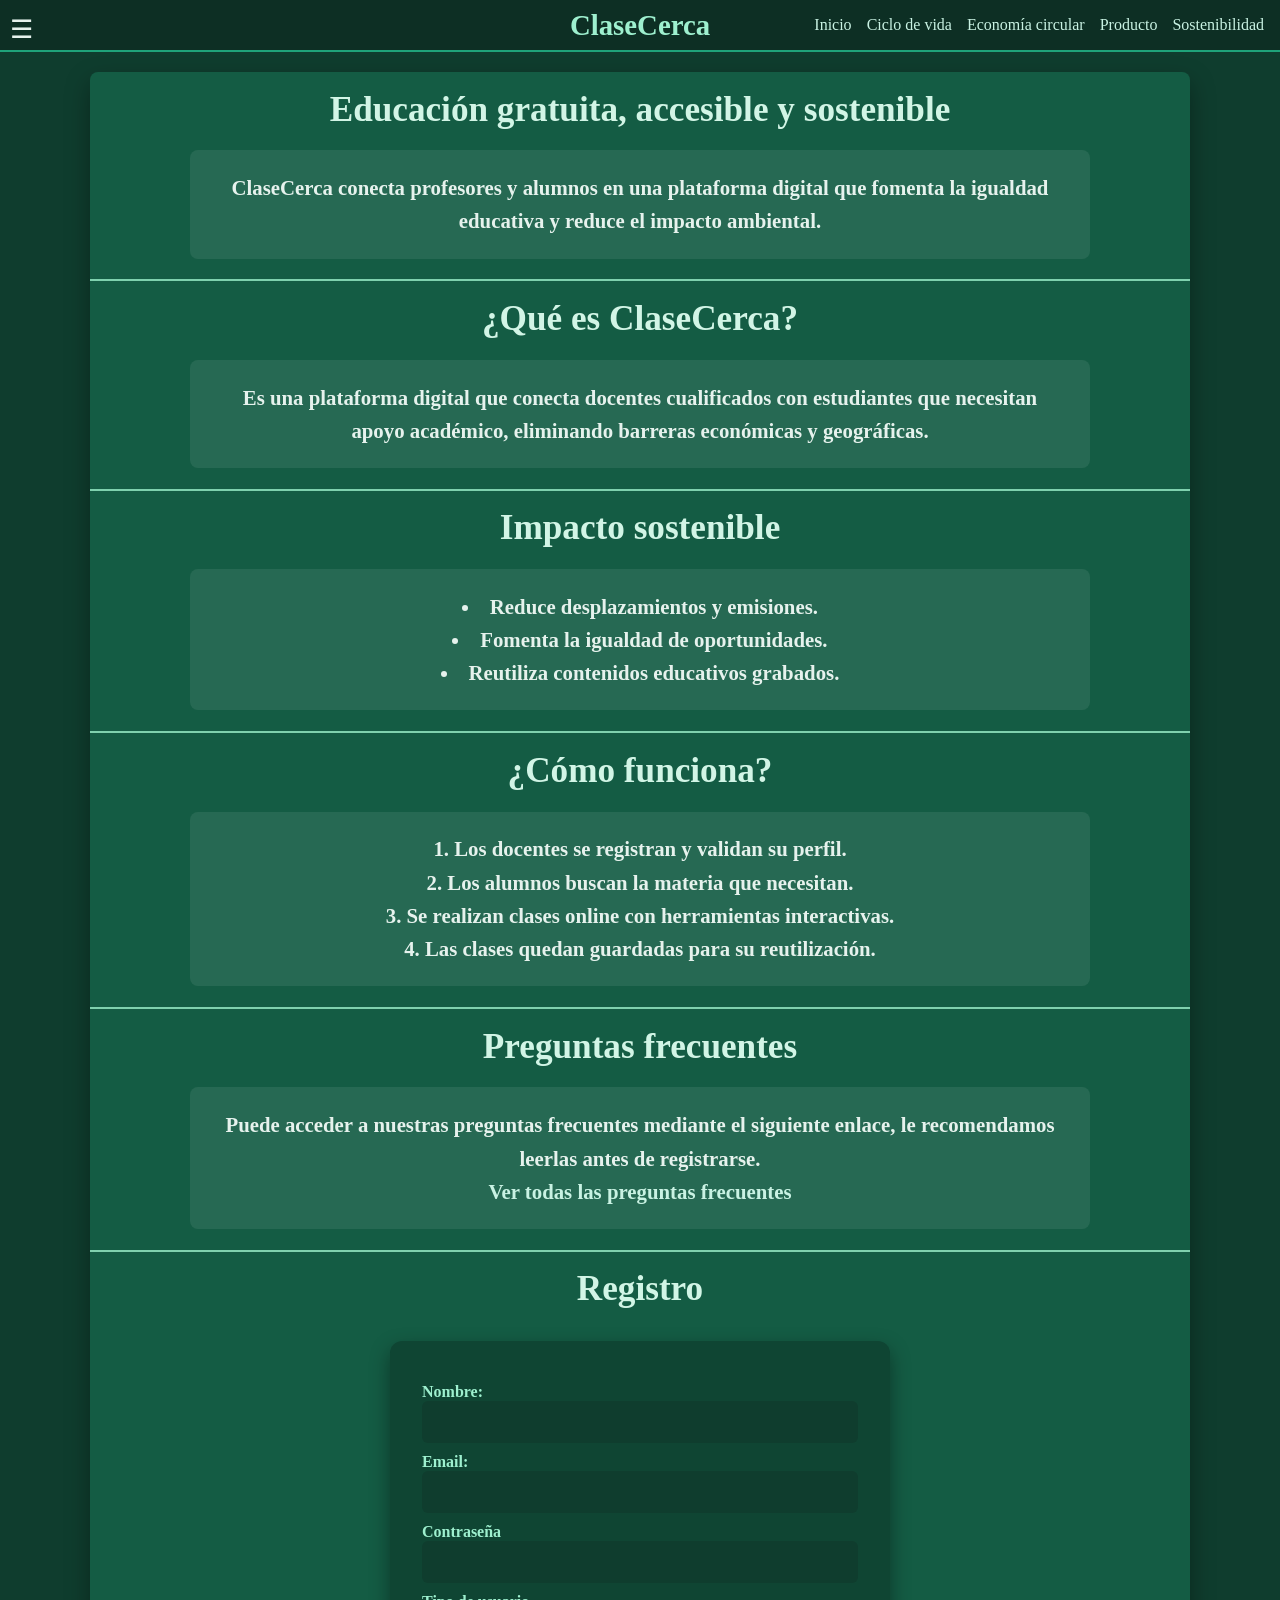
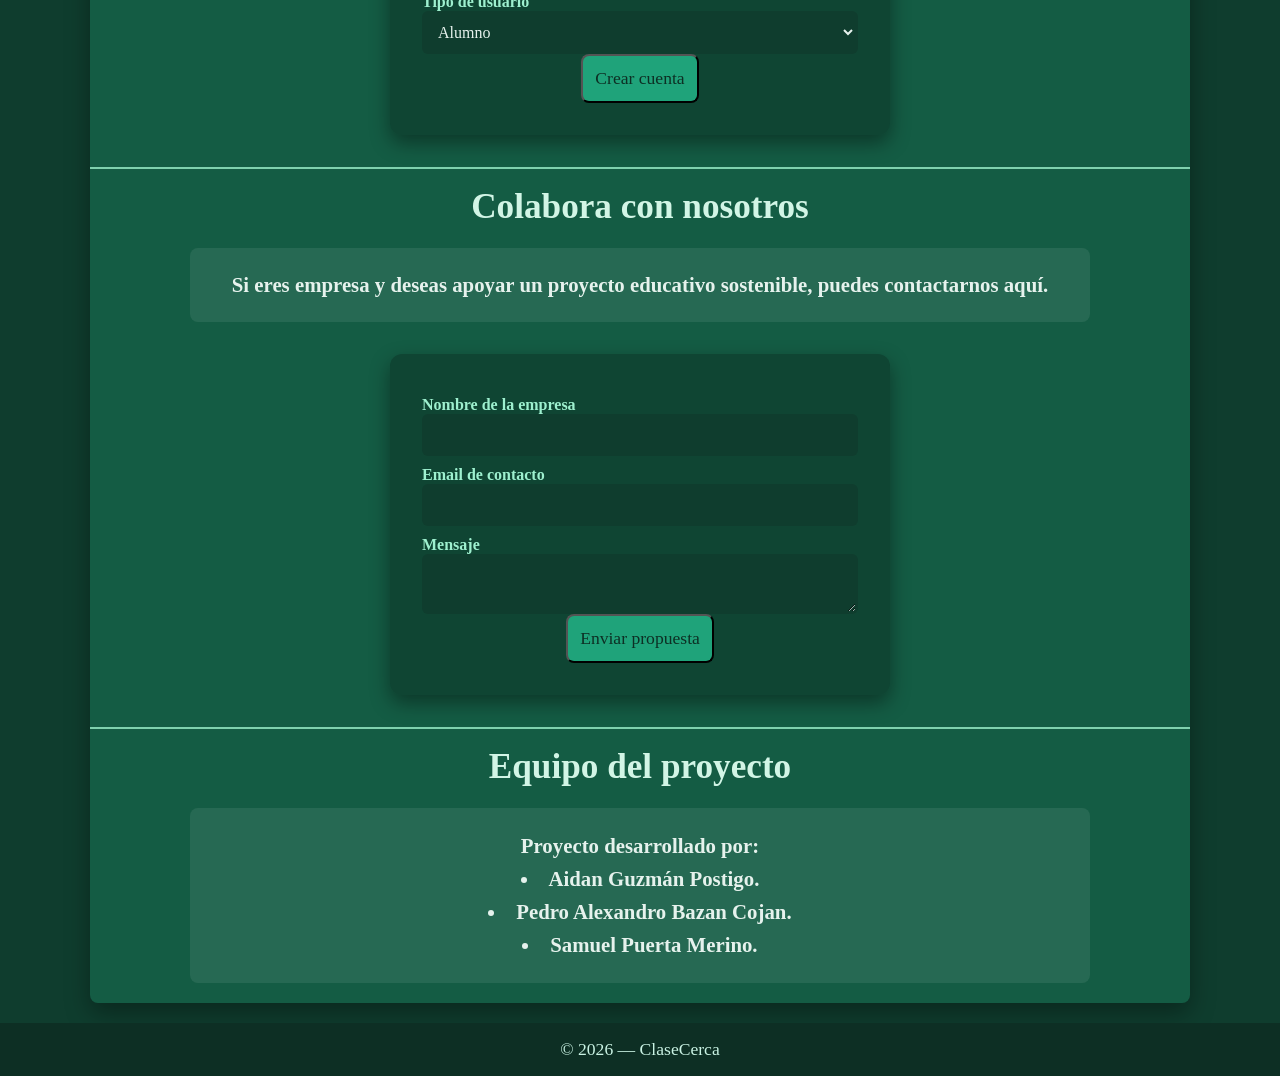
==== commit af23cabf: "26/02 - Falta validar los formularios con JS, enseñar a Diego y preparar guión de presentación" ====
--- a/index.html
+++ b/index.html
@@ -1,118 +1,126 @@
-<!doctype html>
+<!DOCTYPE html>
 <html lang="es">
 <head>
-  <meta charset="utf-8" />
-  <meta name="viewport" content="width=device-width, initial-scale=1" />
-  <meta name="description" content="Plataforma para buscar y ofrecer clases particulares." />
-  <title>ClassLoop | Clases particulares</title>
-  <link rel="stylesheet" href="style.css" />
+  <meta charset="UTF-8" />
+  <meta name="viewport" content="width=device-width, initial-scale=1.0"/>
+  <title>ClaseCerca</title>
+  <link rel="stylesheet" href="css/styles.css" />
+  <script src="js/main.js" defer></script>
 </head>
-
 <body>
-  <a class="skip-link" href="#contenido">Saltar al contenido</a>
-
-  <header class="site-header">
-    <div class="container header-inner">
-      <a class="brand" href="index.html" aria-label="Ir a inicio">
-        <span class="brand-name">ClassLoop</span>
-      </a>
-
-      <nav class="nav" aria-label="Navegación principal">
-        <button class="nav-toggle" type="button" aria-expanded="false" aria-controls="menu">
-          Menú
-        </button>
-
-        <ul id="menu" class="nav-list">
-          <li><a href="pages/producto.html">Producto</a></li>
-          <li><a href="pages/sostenibilidad.html">Sostenibilidad (ODS)</a></li>
-          <li><a href="pages/economia-circular.html">Economía circular</a></li>
-          <li><a href="pages/ciclo-vida.html">Ciclo de vida</a></li>
-          <li><a href="pages/ecodiseno-web.html">Ecodiseño web</a></li>
-          <li><a href="pages/equipo.html">Equipo</a></li>
+    <header class="site-header">
+    <h1>ClaseCerca</h1>
+    <nav class="main-nav">
+      <ul>
+        <li><a href="#">Inicio</a></li>
+        <li><a href="pages/ciclo-vida.html">Ciclo de vida</a></li>
+        <li><a href="pages/equipo.html">Economía circular</a></li>
+        <li><a href="pages/producto.html">Producto</a></li>
+        <li><a href="pages/sostenibilidad.html">Sostenibilidad</a></li>
+      </ul>
+    </nav>
+    <button class="open-menu" aria-label="Abrir menú lateral"><span id="toggleIcon">☰</span></button>
+  </header>
+  <nav id="sideMenu" class="side-menu">
+    <ul>
+        <li><a href="#">Inicio</a></li>
+        <li><a href="pages/ciclo-vida.html">Ciclo de vida</a></li>
+        <li><a href="pages/equipo.html">Relación con la economía circular</a></li>
+        <li><a href="pages/producto.html">Presentación del producto</a></li>
+        <li><a href="pages/sostenibilidad.html">Relación con la sostenibilidad</a></li>
+      </ul>
+  </nav>
+  <main>
+    <section id="hero">
+      <h2>Educación gratuita, accesible y sostenible</h2>
+      <h3>
+        ClaseCerca conecta profesores y alumnos en una plataforma digital que fomenta la igualdad educativa y reduce el impacto ambiental.
+      </h3>
+      <hr>
+      <h2>¿Qué es ClaseCerca?</h2>
+      <h3>
+        Es una plataforma digital que conecta docentes cualificados con 
+        estudiantes que necesitan apoyo académico, eliminando barreras 
+        económicas y geográficas.
+      </h3>
+      <hr>
+      <h2>Impacto sostenible</h2>
+      <h3>
+        <ul>
+          <li>Reduce desplazamientos y emisiones.</li>
+          <li>Fomenta la igualdad de oportunidades.</li>
+          <li>Reutiliza contenidos educativos grabados.</li>
+        </ul>  
+      </h3>
+      <hr>
+      <h2>¿Cómo funciona?</h2>
+      <h3>
+        <ol>
+          <li>Los docentes se registran y validan su perfil.</li>
+          <li>Los alumnos buscan la materia que necesitan.</li>
+          <li>Se realizan clases online con herramientas interactivas.</li>
+          <li>Las clases quedan guardadas para su reutilización.</li>
+        </ol>
+      </h3>
+      <hr>
+      <h2>Preguntas frecuentes</h2>
+      <h3>
+        Puede acceder a nuestras preguntas frecuentes mediante el siguiente enlace, le recomendamos leerlas antes de registrarse.
+        <br>
+        <a href="/assets/README.md">Ver todas las preguntas frecuentes</a>
+      </h3>
+      <hr>
+    </section>
+    <section id="registro">
+      <h2>Registro</h2>
+      <form>
+        <label>Nombre:</label>
+        <input type="text" required>
+        <label>Email:</label>
+        <input type="email" required>
+        <label>Contraseña</label>
+        <input type="password" required>
+        <label>Tipo de usuario</label>
+        <select required>
+          <option value="alumno">Alumno</option>
+          <option value="docente">Docente</option>
+        </select>
+        <button type="submit">Crear cuenta</button>
+      </form>
+      <hr>
+    </section>
+    <section id="patrocinio">
+      <h2>Colabora con nosotros</h2>
+      <h3>
+        Si eres empresa y deseas apoyar un proyecto educativo sostenible,
+        puedes contactarnos aquí.
+      </h3>
+      <form>
+        <label>Nombre de la empresa</label>
+        <input type="text" required>
+        <label>Email de contacto</label>
+        <input type="email" required>
+        <label>Mensaje</label>
+        <textarea required></textarea>
+        <button type="submit">Enviar propuesta</button>
+      </form>
+      <hr>
+    </section>
+    <section id="equipo">
+      <h2>Equipo del proyecto</h2>
+      <h3>
+        Proyecto desarrollado por:
+        <br>
+        <ul>
+          <li>Aidan Guzmán Postigo.</li>
+          <li>Pedro Alexandro Bazan Cojan.</li>
+          <li>Samuel Puerta Merino.</li>
         </ul>
-      </nav>
-
-      <div class="header-cta">
-        <a class="btn btn-primary" href="pages/producto.html#buscador">Buscar clases</a>
-        <a class="btn btn-secondary" href="pages/producto.html#ofrecer">Ofrecer clases</a>
-      </div>
-    </div>
-  </header>
-
-  <main id="contenido">
-    <!-- HERO -->
-    <section class="hero">
-      <div class="container hero-inner">
-        <div class="hero-text">
-          <h1>Encuentra y ofrece clases particulares en minutos</h1>
-          <p>
-            Busca por materia, nivel y modalidad. Publica tu anuncio y contacta de forma sencilla.
-          </p>
-
-          <div class="hero-actions">
-            <a class="btn btn-primary" href="pages/producto.html#buscador">Buscar clases</a>
-            <a class="btn btn-secondary" href="pages/producto.html#ofrecer">Ofrecer clases</a>
-          </div>
-
-          <ul class="hero-badges" aria-label="Características principales">
-            <li>📚 Materias</li>
-            <li>🎯 Niveles</li>
-            <li>💻 Online</li>
-            <li>📍 Presencial</li>
-          </ul>
-        </div>
-
-        <div class="hero-media" aria-hidden="true">
-          <div class="placeholder-media">Imagen/ilustración (opcional)</div>
-        </div>
-      </div>
-    </section>
-
-    <!-- CÓMO FUNCIONA (muy breve) -->
-    <section class="section section-alt">
-      <div class="container">
-        <h2>Cómo funciona</h2>
-
-        <ol class="steps">
-          <li class="step">
-            <h3>1) Elige</h3>
-            <p>Materia, nivel y modalidad.</p>
-          </li>
-          <li class="step">
-            <h3>2) Encuentra</h3>
-            <p>Resultados y opciones para comparar.</p>
-          </li>
-          <li class="step">
-            <h3>3) Contacta</h3>
-            <p>Acuerda horario y precio.</p>
-          </li>
-        </ol>
-      </div>
-    </section>
-
-    <!-- CTA FINAL -->
-    <section class="section cta">
-      <div class="container cta-inner">
-        <h2>Empieza ahora</h2>
-        <p>Explora clases disponibles o publica tu oferta.</p>
-        <div class="cta-actions">
-          <a class="btn btn-primary" href="pages/producto.html#buscador">Buscar clases</a>
-          <a class="btn btn-secondary" href="pages/producto.html#ofrecer">Ofrecer clases</a>
-        </div>
-      </div>
+      </h3>
     </section>
   </main>
-
-  <footer class="site-footer">
-    <div class="container footer-inner">
-      <p><strong>ClassLoop</strong> — Proyecto web en HTML/CSS/JS.</p>
-      <ul class="footer-links">
-        <li><a href="pages/producto.html">Producto</a></li>
-        <li><a href="pages/equipo.html">Equipo</a></li>
-      </ul>
-    </div>
+  <footer>
+    <p><a href="#">&copy; 2026 — ClaseCerca</a></p>
   </footer>
-
-  <script src="js/main.js" defer></script>
 </body>
-</html>
+</html>
--- a/css/styles.css
+++ b/css/styles.css
@@ -0,0 +1,197 @@
+@import url(https://fonts.googleapis.com/css2?family=Arsenal:ital,wght@0,400;0,700;1,400;1,700&display=swap);
+
+*, *::before, *::after {
+  margin: 0;
+  padding: 0;
+  box-sizing: border-box;
+  color: #e6f2ed;
+  font-family: "Arsenal";
+}
+
+html {
+  height: 100%;
+}
+
+a{
+  text-decoration: none;
+  color: #c9f2e3;
+}
+
+body{
+  background-color: #0f3d2e;
+  display: flex;
+  flex-direction: column;
+}
+
+hr{
+  border: 0;
+  height: 2px;
+  background-color: #7fd1ae;
+  margin: 1em 0;
+}
+
+main {
+  width: min(1100px, 90%); 
+  margin: 20px auto; 
+  background-color: #145c44;
+  box-shadow: 0 10px 25px rgba(0,0,0,0.35);
+  flex: 1;
+  border-radius: 8px;
+}
+section h2 {
+  text-align: center;
+  font-size: 2.2em;
+  margin: .5em auto .5em;
+  color: #d2f5e6;
+  padding:0 1em;
+}
+
+h3{
+  font-size: 1.3em;
+  line-height: 1.6;
+  margin: .5em 1em;
+  background-color: rgba(255, 255, 255, 0.08);
+  padding: 1em 1.5em;
+  margin: 1em auto;
+  border-radius: 8px;
+  max-width: 900px;
+  
+}
+
+h3, header p {
+  text-align: center;
+}
+
+p{
+  font-size: 1.1em;
+  list-style: inside;
+}
+
+.site-header {
+  position: sticky;
+  top: 0;
+  z-index: 50;
+  background-color: #0d2f24;
+  padding: 1em;
+  display: flex;
+  align-items: center;
+  justify-content: right;
+  border-bottom: 2px solid #1fa37a;
+}
+
+.site-header h1 {
+  position: absolute;
+  left: 50%;
+  transform: translateX(-50%);
+  font-size: 1.8em;
+  color: #9ef0cf;
+}
+
+.main-nav ul {
+  list-style: none;
+  display: flex;
+  gap: 15px;
+}
+
+.main-nav a:hover{
+  background-color: #1fa37a;
+  color: #0d2f24;
+  padding: 5px 8px;
+  border-radius: 4px;
+}
+
+.open-menu {
+  position: fixed;
+  top: 14px;
+  left: 10px;
+  z-index: 60;
+  font-size: 26px;
+  background: none;
+  border: none;
+  cursor: pointer;
+  color: #9ef0cf;
+  transition: transform 0.3s ease, background-color 0.3s ease;
+}
+
+.side-menu {
+  position: fixed;
+  left: -230px;            
+  width: 230px;
+  height: 100%;
+  padding-top: 60px;
+  transition: left 0.3s ease;
+  z-index: 5;
+  background-color: #0f4a38;
+}
+
+.side-menu.active {
+  left: 0;                 
+}
+
+.side-menu ul {
+  list-style: none;
+  padding: 0;
+}
+
+.side-menu a {
+  display: block;
+  padding: 14px 20px;
+  color: #b7f0d8;
+}
+
+.side-menu a:hover{
+  background-color: #1fa37a;
+  color: #0d2f24;
+}
+
+button:active{
+  transform: scale(0.9);
+}
+
+button {
+  margin: auto;
+}
+
+footer {
+  text-align: center;
+  background-color: #0d2f24;
+  padding: 1em;
+  color: #9ef0cf;
+}
+ul, ol{
+  list-style-position: inside;
+}
+form {
+  max-width: 500px;
+  margin: 2em auto;
+  padding: 2em;
+  background-color: rgba(0, 0, 0, 0.25);
+  border-radius: 12px;
+  box-shadow: 0 8px 20px rgba(0,0,0,0.4);
+  display: flex;
+  flex-direction: column;
+  
+}
+label {
+  text-align: left;
+  font-weight: bold;
+  color: #9ef0cf;
+  margin-top: 10px;
+}
+input, select, textarea {
+  padding: 10px;
+  border-radius: 6px;
+  border: 2px solid transparent;
+  background-color: #0f3d2e;
+  color: #e6f2ed;
+  font-size: 1em;
+  transition: all 0.3s ease;
+}
+form button {
+  padding: 12px;
+  border-radius: 8px;
+  background-color: #1fa37a;
+  color: #0d2f24;
+  font-size: 1.1em;
+  cursor: pointer;
+}
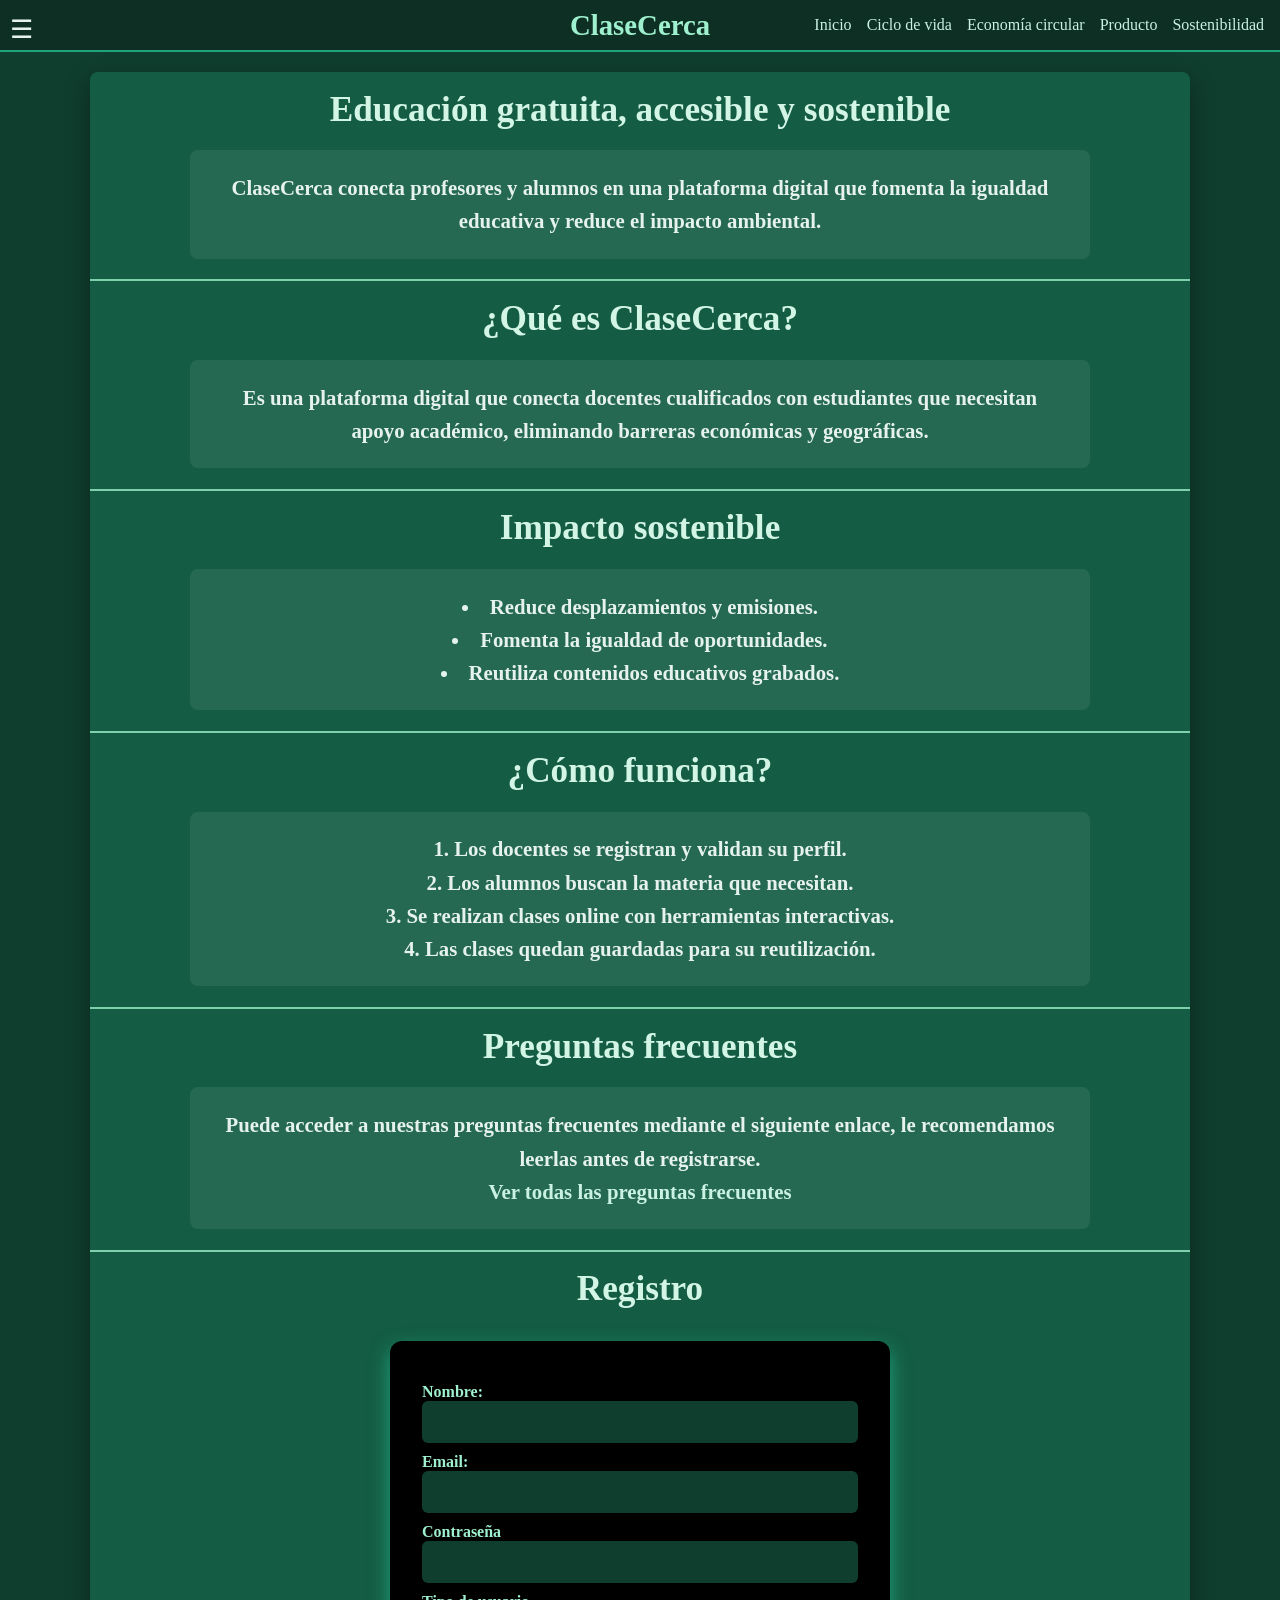
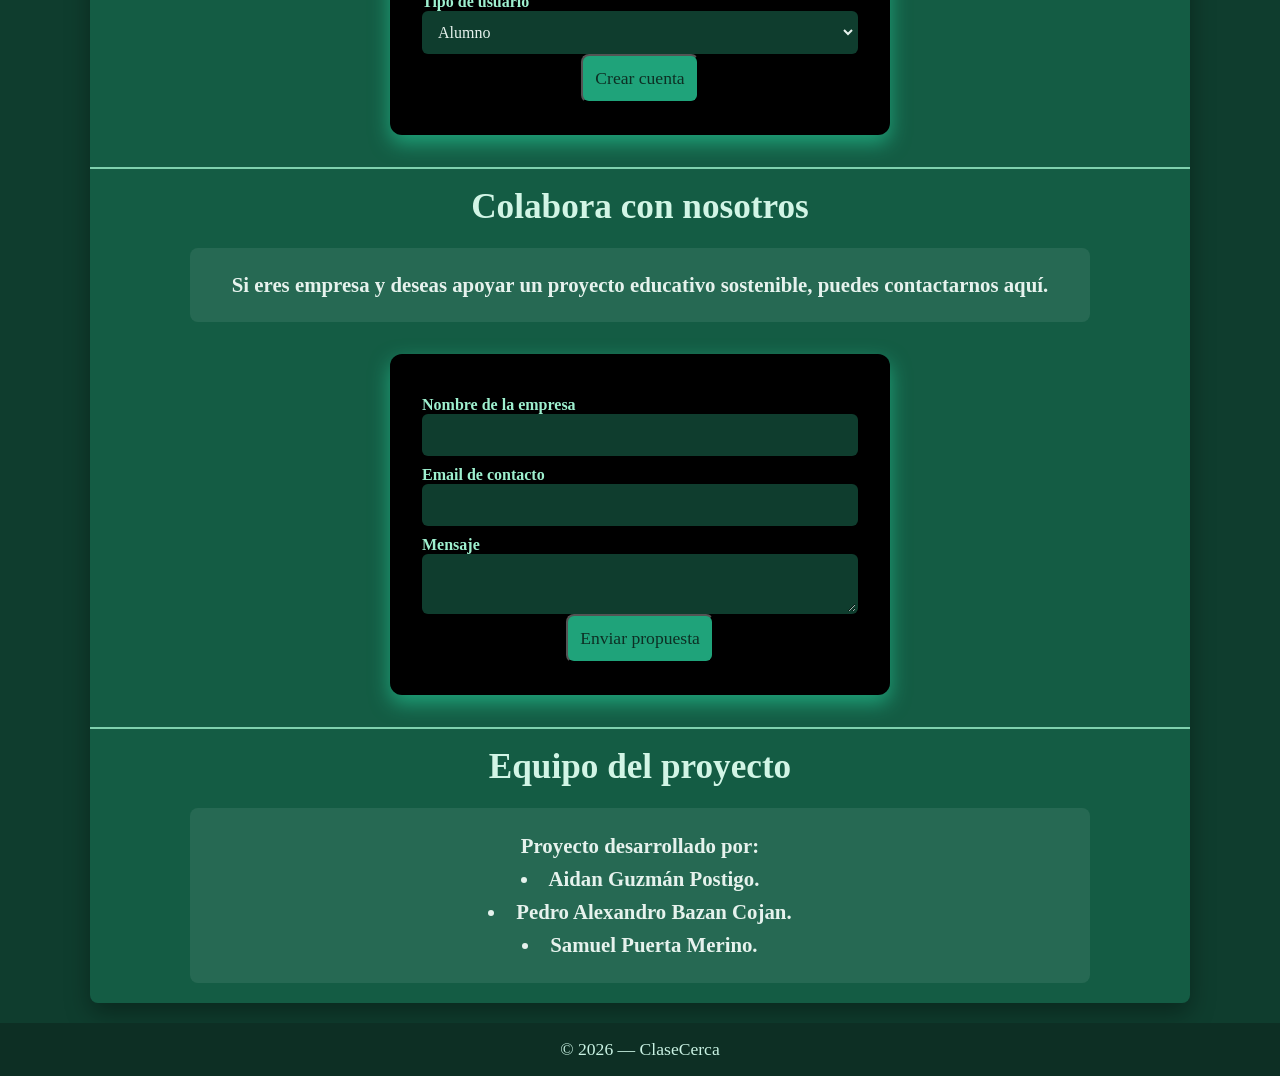
==== commit 4e02f012: "03/03 - Validación de JavaScript completa, falta revisión y preparación del guión para la presentaci" ====
--- a/index.html
+++ b/index.html
@@ -67,19 +67,19 @@
       <h3>
         Puede acceder a nuestras preguntas frecuentes mediante el siguiente enlace, le recomendamos leerlas antes de registrarse.
         <br>
-        <a href="/assets/README.md">Ver todas las preguntas frecuentes</a>
+        <a href="https://github.com/AidanGuzmanPostigo/Sostenibilidad-Proyecto/blob/main/assets/README.md">Ver todas las preguntas frecuentes</a>
       </h3>
       <hr>
     </section>
     <section id="registro">
       <h2>Registro</h2>
-      <form>
+      <form id="formRegistro" novalidate>
         <label>Nombre:</label>
-        <input type="text" required>
+        <input type="text" id="nombre">
         <label>Email:</label>
-        <input type="email" required>
+        <input type="email" id="email">
         <label>Contraseña</label>
-        <input type="password" required>
+        <input type="password" id="contrasenna">
         <label>Tipo de usuario</label>
         <select required>
           <option value="alumno">Alumno</option>
@@ -95,13 +95,13 @@
         Si eres empresa y deseas apoyar un proyecto educativo sostenible,
         puedes contactarnos aquí.
       </h3>
-      <form>
+      <form id="formPatrocinio" novalidate>
         <label>Nombre de la empresa</label>
-        <input type="text" required>
+        <input type="text" id="nombreEmpresa">
         <label>Email de contacto</label>
-        <input type="email" required>
+        <input type="email" id="emailEmpresa">
         <label>Mensaje</label>
-        <textarea required></textarea>
+        <textarea id="mensajeEmpresa"></textarea>
         <button type="submit">Enviar propuesta</button>
       </form>
       <hr>
@@ -123,4 +123,4 @@
     <p><a href="#">&copy; 2026 — ClaseCerca</a></p>
   </footer>
 </body>
-</html>+</html>
--- a/css/styles.css
+++ b/css/styles.css
@@ -165,9 +165,9 @@
   max-width: 500px;
   margin: 2em auto;
   padding: 2em;
-  background-color: rgba(0, 0, 0, 0.25);
+  background-color: black;
   border-radius: 12px;
-  box-shadow: 0 8px 20px rgba(0,0,0,0.4);
+  box-shadow: 0 8px 20px #1fa37a;
   display: flex;
   flex-direction: column;
   
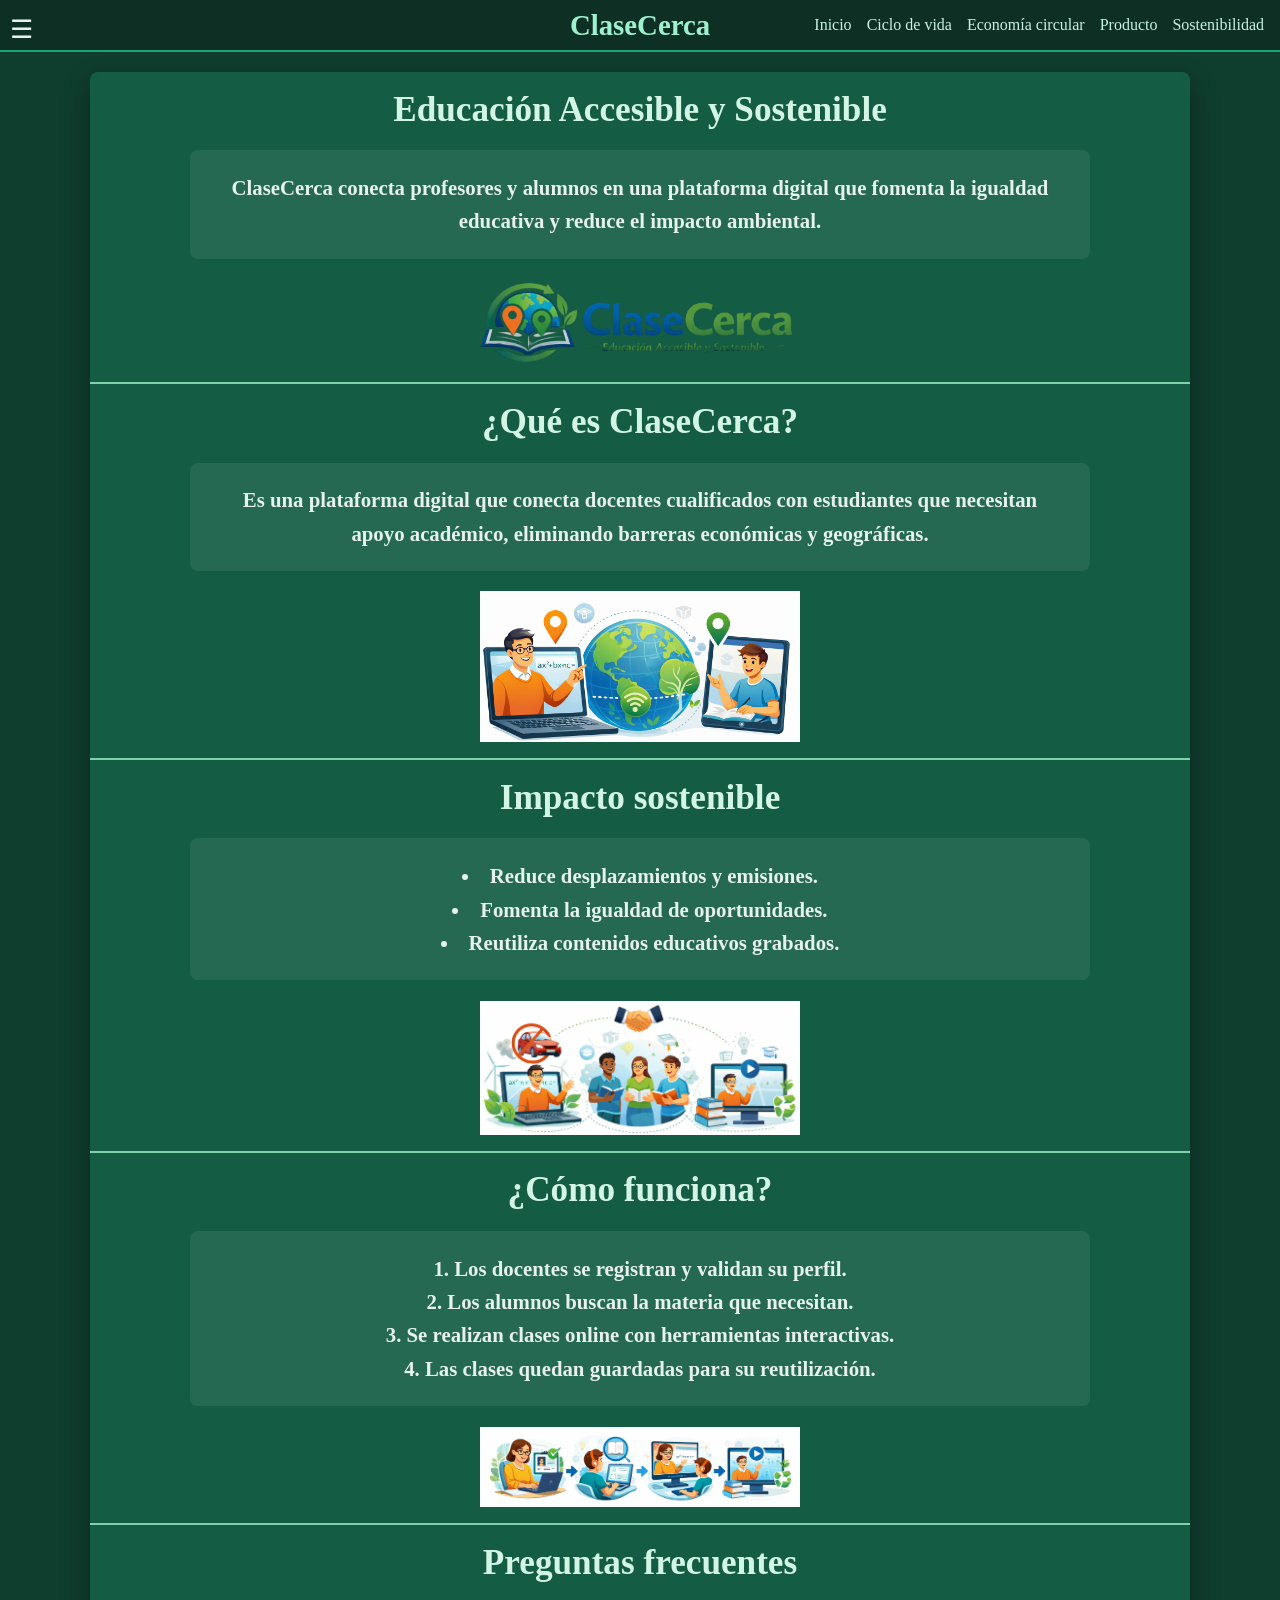
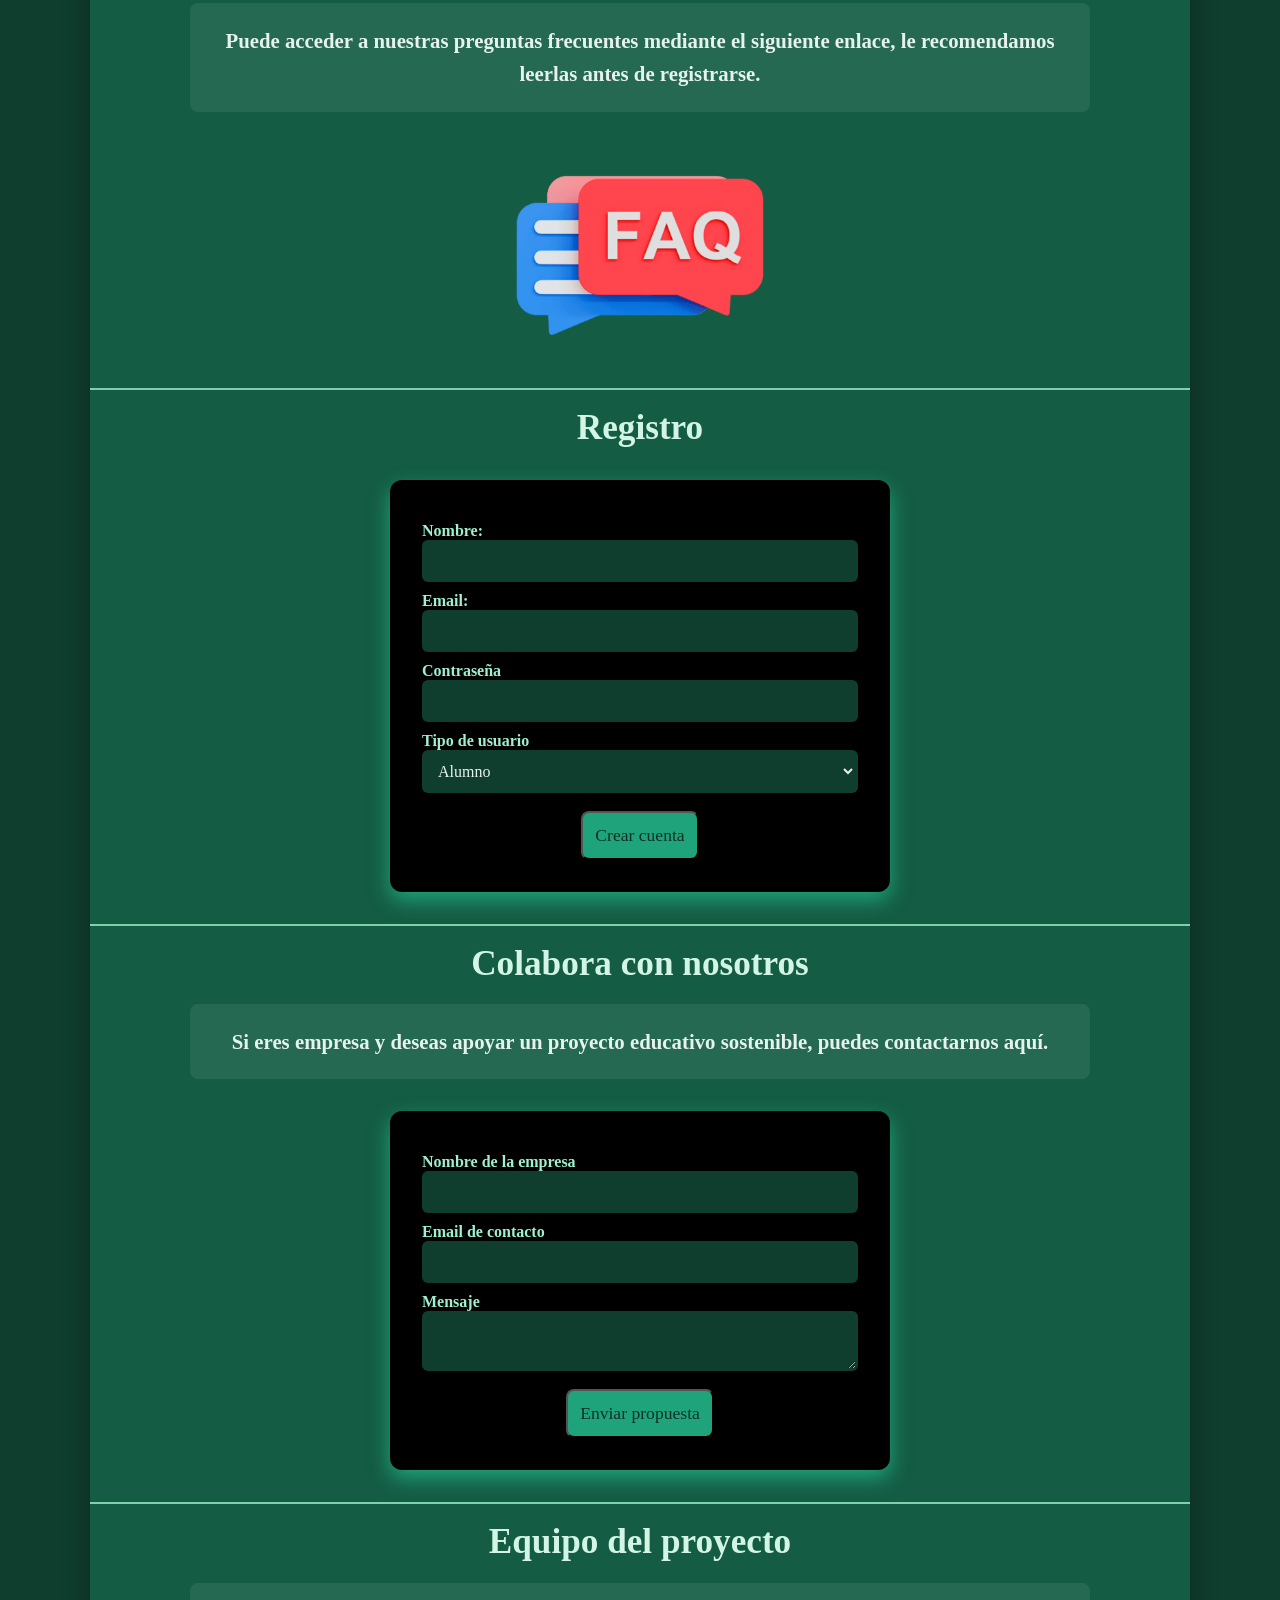
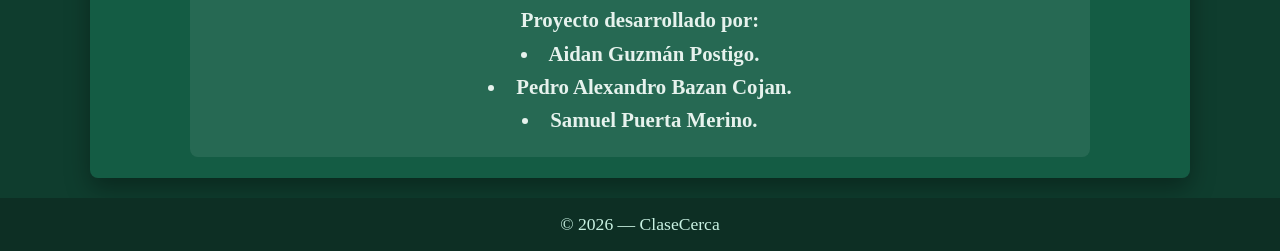
==== commit 1cd0e07e: "10/03 - Faltan 3 imágenes en sostenibilidad.html" ====
--- a/index.html
+++ b/index.html
@@ -32,10 +32,13 @@
   </nav>
   <main>
     <section id="hero">
-      <h2>Educación gratuita, accesible y sostenible</h2>
+      <h2>Educación Accesible y Sostenible</h2>
       <h3>
         ClaseCerca conecta profesores y alumnos en una plataforma digital que fomenta la igualdad educativa y reduce el impacto ambiental.
       </h3>
+      <figure>
+        <a href="https://github.com/AidanGuzmanPostigo/Sostenibilidad-Proyecto.git"><img src="assets/logo.png"/></a>
+      </figure>
       <hr>
       <h2>¿Qué es ClaseCerca?</h2>
       <h3>
@@ -43,6 +46,9 @@
         estudiantes que necesitan apoyo académico, eliminando barreras 
         económicas y geográficas.
       </h3>
+      <figure>
+        <img src="assets/1.png"/>
+      </figure>
       <hr>
       <h2>Impacto sostenible</h2>
       <h3>
@@ -52,6 +58,9 @@
           <li>Reutiliza contenidos educativos grabados.</li>
         </ul>  
       </h3>
+      <figure>
+        <img src="assets/2.png"/>
+      </figure>
       <hr>
       <h2>¿Cómo funciona?</h2>
       <h3>
@@ -62,13 +71,17 @@
           <li>Las clases quedan guardadas para su reutilización.</li>
         </ol>
       </h3>
+      <figure>
+        <img src="assets/3.png"/>
+      </figure>
       <hr>
       <h2>Preguntas frecuentes</h2>
       <h3>
         Puede acceder a nuestras preguntas frecuentes mediante el siguiente enlace, le recomendamos leerlas antes de registrarse.
-        <br>
-        <a href="https://github.com/AidanGuzmanPostigo/Sostenibilidad-Proyecto/blob/main/assets/README.md">Ver todas las preguntas frecuentes</a>
       </h3>
+      <figure>
+        <a href="https://github.com/AidanGuzmanPostigo/Sostenibilidad-Proyecto/blob/main/docs/README.md"><img src="assets/4.png"/></a>
+      </figure>
       <hr>
     </section>
     <section id="registro">
@@ -85,6 +98,7 @@
           <option value="alumno">Alumno</option>
           <option value="docente">Docente</option>
         </select>
+        <br>
         <button type="submit">Crear cuenta</button>
       </form>
       <hr>
@@ -102,6 +116,7 @@
         <input type="email" id="emailEmpresa">
         <label>Mensaje</label>
         <textarea id="mensajeEmpresa"></textarea>
+        <br>
         <button type="submit">Enviar propuesta</button>
       </form>
       <hr>
--- a/css/styles.css
+++ b/css/styles.css
@@ -194,4 +194,17 @@
   color: #0d2f24;
   font-size: 1.1em;
   cursor: pointer;
+}
+figure {
+  margin: 1em;
+}
+
+img {
+  width: 30%;
+  display: block;
+  margin: auto;
+  
+}
+a img:hover {
+  transform: scale(1.03);
 }
